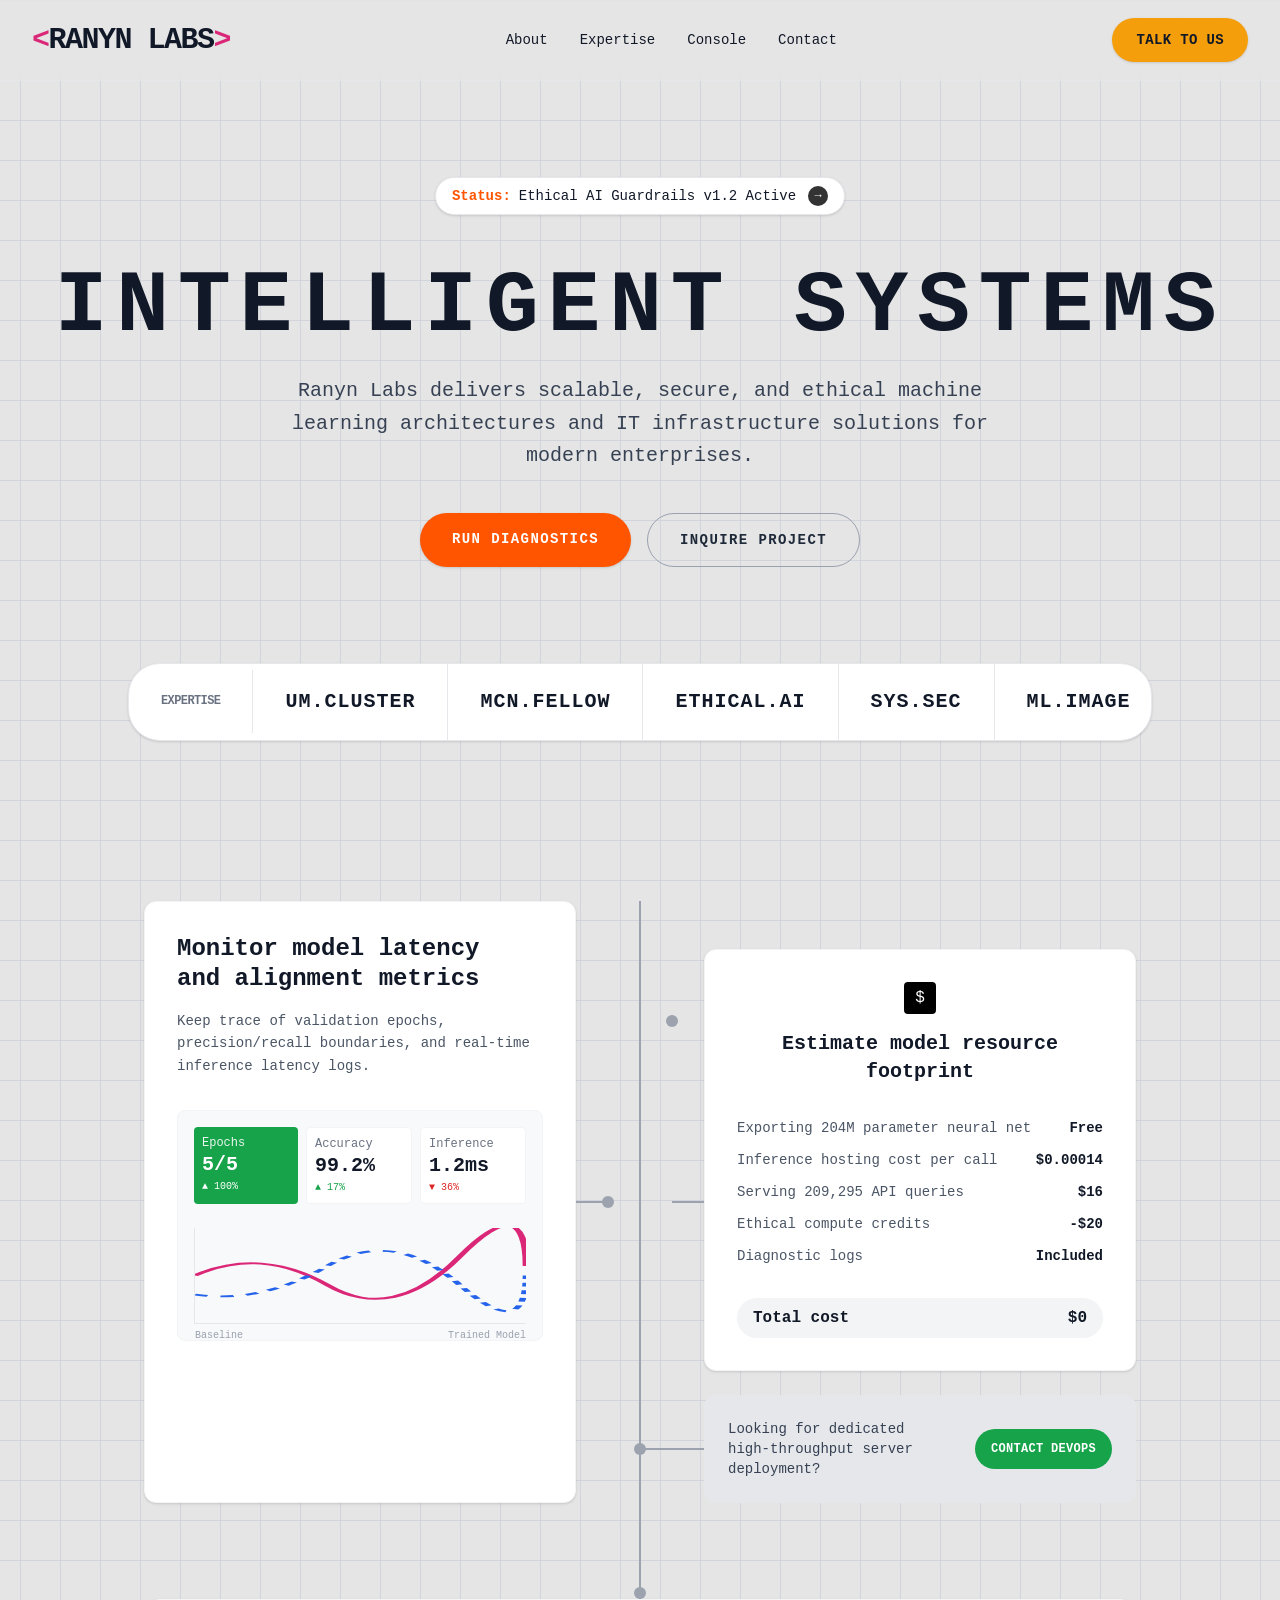
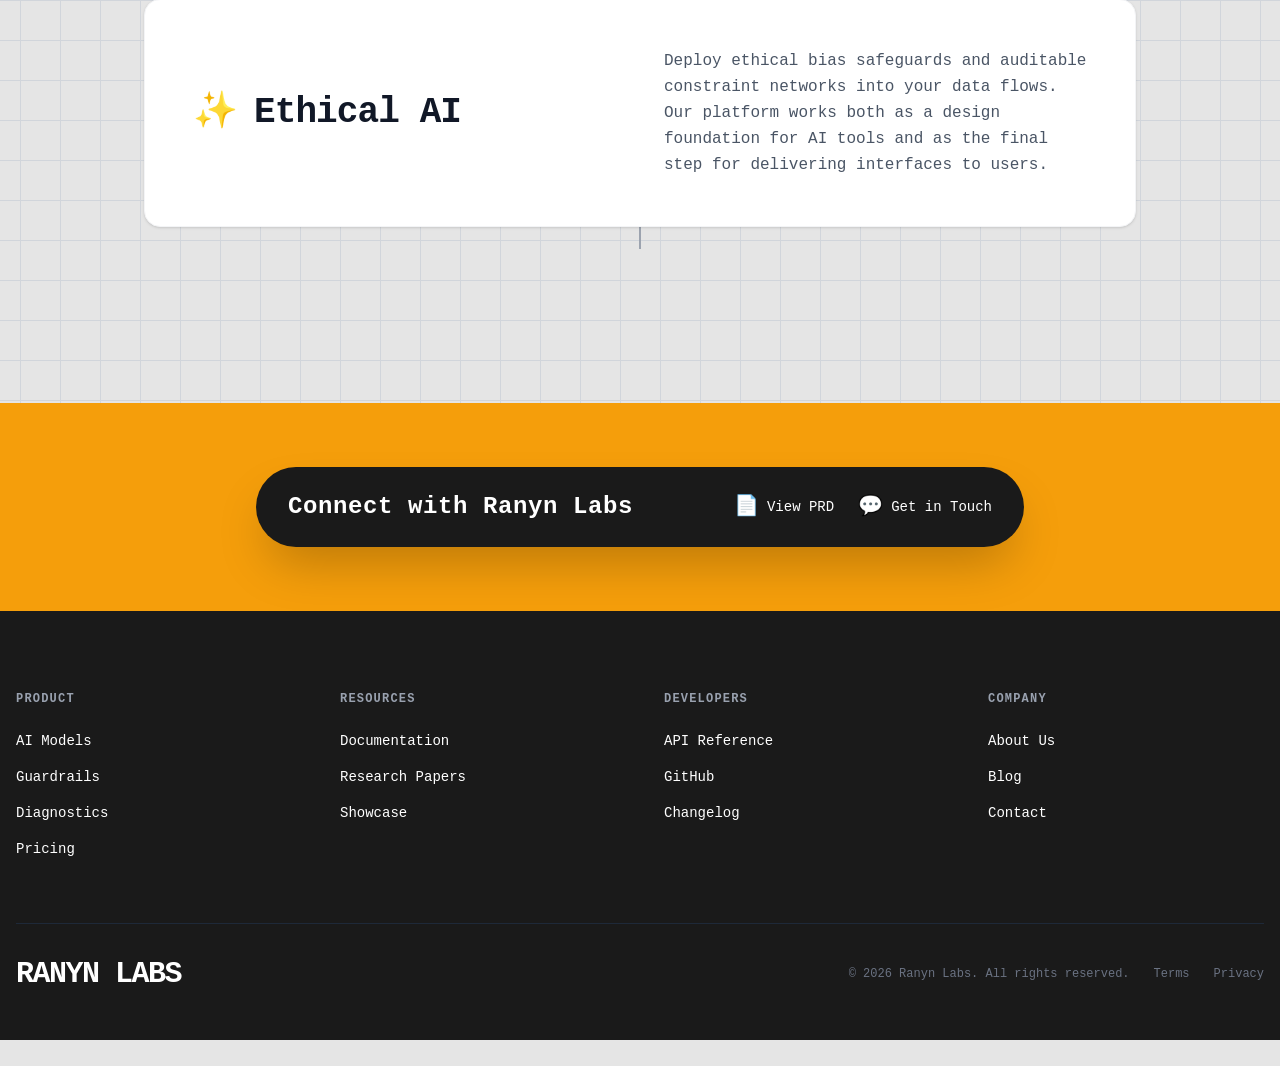
==== v1/index.html @ be0e2e85 "Build a first version of the website." ====
<!DOCTYPE html>
<html lang="en" class="mdl-js">
<head>
  <meta http-equiv="Content-Type" content="text/html; charset=UTF-8">
  <meta name="viewport" content="width=device-width, initial-scale=1">
  <link rel="stylesheet" href="./Expressive UI_files/b7c9dd0075b637fb.css" data-precedence="next">
  <title>Ranyn Labs | Intelligent Systems. Ethical Engineering.</title>
  <meta name="description" content="Intelligent Systems. Ethical Engineering. Global Impact.">
  <link rel="icon" href="https://expressive-three.vercel.app/favicon.ico?favicon.0b3bf435.ico" sizes="256x256" type="image/x-icon">
  <style id="hb-stylesheet"></style>
</head>
<body class="ibm_plex_mono_74b46a95-module__ErrHDW__variable font-mono antialiased bg-surface text-text">
  <main class="min-h-screen bg-grid relative overflow-hidden">
    <!-- Navigation -->
    <nav class="border-b border-gray-200 bg-[#e5e5e5]/80 backdrop-blur-md sticky top-0 z-50">
      <div class="max-w-7xl mx-auto px-4 sm:px-6 lg:px-8 h-20 flex items-center justify-between">
        <div class="flex items-center">
          <div class="text-3xl font-black tracking-tighter flex items-center">
            <span style="color:#db2777">&lt;</span>RANYN LABS<span style="color:#db2777">&gt;</span>
          </div>
        </div>
        <div class="hidden md:flex items-center gap-8 text-sm font-medium">
          <a href="#about" class="hover:text-gray-600 transition-colors">About</a>
          <a href="#expertise" class="hover:text-gray-600 transition-colors">Expertise</a>
          <a href="#console" class="hover:text-gray-600 transition-colors">Console</a>
          <a href="#contact" class="hover:text-gray-600 transition-colors">Contact</a>
        </div>
        <div class="flex items-center gap-6">
          <a href="#contact" class="bg-warning text-text text-sm font-bold tracking-wide uppercase px-6 py-3 rounded-full hover:brightness-105 transition-all shadow-sm">Talk to us</a>
        </div>
      </div>
    </nav>

    <!-- Hero Section -->
    <section class="relative pt-24 pb-16 px-4 flex flex-col items-center text-center z-10">
      <div class="bg-white rounded-full px-4 py-2 flex items-center gap-2 text-sm font-medium mb-12 shadow-sm border border-gray-200">
        <span class="text-[#ff5500] font-bold">Status:</span><span>Ethical AI Guardrails v1.2 Active</span>
        <div class="bg-[#333] text-white rounded-full w-5 h-5 flex items-center justify-center text-xs ml-1">→</div>
      </div>
      <h1 class="text-5xl md:text-7xl lg:text-[5.5rem] font-black tracking-widest mb-6 uppercase">INTELLIGENT SYSTEMS</h1>
      <p class="max-w-3xl text-gray-700 text-lg md:text-xl mb-10 leading-relaxed font-medium">
        Ranyn Labs delivers scalable, secure, and ethical machine learning architectures and IT infrastructure solutions for modern enterprises.
      </p>
      <div class="flex flex-col sm:flex-row gap-4 mb-24">
        <a href="#console" class="bg-[#ff5500] text-white font-bold tracking-widest uppercase px-8 py-4 rounded-full hover:brightness-110 transition-all text-sm w-full sm:w-auto shadow-sm text-center">Run Diagnostics</a>
        <a href="#contact" class="bg-transparent border border-gray-400 text-gray-800 font-bold tracking-widest uppercase px-8 py-4 rounded-full hover:bg-gray-200 transition-all text-sm w-full sm:w-auto text-center">Inquire Project</a>
      </div>
      <div class="bg-white rounded-[2rem] shadow-sm border border-gray-200 flex flex-wrap md:flex-nowrap items-center justify-between w-full max-w-5xl overflow-hidden divide-y md:divide-y-0 md:divide-x divide-gray-200">
        <div class="py-6 px-8 flex-1 text-center md:text-left"><div class="text-xs font-bold tracking-tighter text-gray-500 uppercase leading-tight">Expertise</div></div>
        <div class="py-6 px-8 flex-1 flex justify-center font-bold text-xl tracking-wider text-primary">UM.CLUSTER</div>
        <div class="py-6 px-8 flex-1 flex justify-center font-bold text-xl tracking-wider text-secondary">MCN.FELLOW</div>
        <div class="py-6 px-8 flex-1 flex justify-center font-bold text-xl tracking-wider">ETHICAL.AI</div>
        <div class="py-6 px-8 flex-1 flex justify-center font-bold text-xl tracking-wider">SYS.SEC</div>
        <div class="py-6 px-8 flex-1 flex justify-center font-bold text-xl tracking-wider">ML.IMAGE</div>
      </div>
    </section>

    <!-- Main Content Grid -->
    <div class="relative max-w-5xl mx-auto mt-24 px-4 pb-32">
      <div class="connector-line-vertical h-[90%] top-0"></div>
      <div class="relative z-10 grid grid-cols-1 md:grid-cols-2 gap-16 mb-24">
        
        <!-- Left Column: Metrics & Analytics -->
        <div id="console" class="relative flex justify-end pr-8">
          <div class="connector-line-horizontal w-8 right-0 top-1/2"></div>
          <div class="connector-dot bg-gray-400 right-[-6px] top-1/2 transform -translate-y-1/2"></div>
          <div class="bg-white rounded-xl p-8 shadow-sm w-full max-w-md border border-gray-100">
            <h2 class="text-2xl font-bold mb-4 leading-tight">Monitor model latency<br>and alignment metrics</h2>
            <p class="text-gray-600 text-sm mb-8 leading-relaxed">
              Keep trace of validation epochs, precision/recall boundaries, and real-time inference latency logs.
            </p>
            <div class="bg-[#f8f9fa] rounded-lg p-4 border border-gray-100">
              <div class="flex gap-2 mb-4">
                <div class="bg-success text-white p-2 rounded flex-1">
                  <div class="text-xs opacity-90">Epochs</div>
                  <div class="text-xl font-bold">5/5</div>
                  <div class="text-[10px]">▲ 100%</div>
                </div>
                <div class="bg-white p-2 rounded flex-1 border border-gray-100">
                  <div class="text-xs text-gray-500">Accuracy</div>
                  <div class="text-xl font-bold">99.2%</div>
                  <div class="text-[10px] text-success">▲ 17%</div>
                </div>
                <div class="bg-white p-2 rounded flex-1 border border-gray-100">
                  <div class="text-xs text-gray-500">Inference</div>
                  <div class="text-xl font-bold">1.2ms</div>
                  <div class="text-[10px] text-danger">▼ 36%</div>
                </div>
              </div>
              <!-- Chart Visual -->
              <div class="h-24 relative border-b border-l border-gray-200 mt-6">
                <svg class="w-full h-full" preserveAspectRatio="none" viewBox="0 0 100 100">
                  <path d="M0,50 Q20,20 40,60 T80,30 T100,40" fill="none" stroke="#db2777" stroke-width="2"></path>
                  <path d="M0,70 Q20,80 40,40 T80,60 T100,50" fill="none" stroke="#2563eb" stroke-width="2" stroke-dasharray="4 4"></path>
                </svg>
                <div class="absolute bottom-[-20px] left-0 w-full flex justify-between text-[10px] text-gray-400">
                  <span>Baseline</span><span>Trained Model</span>
                </div>
              </div>
            </div>
          </div>
        </div>

        <!-- Right Column: Estimate resource footprint -->
        <div id="about" class="relative flex justify-start pl-8 pt-12">
          <div class="connector-line-horizontal w-8 left-0 top-[20%]"></div>
          <div class="connector-dot bg-gray-400 left-[-6px] top-[20%] transform -translate-y-1/2"></div>
          <div class="flex flex-col gap-6 w-full max-w-md">
            <div class="bg-white rounded-xl p-8 shadow-sm border border-gray-100 text-center">
              <div class="w-8 h-8 bg-black text-white rounded flex items-center justify-center mx-auto mb-4">$</div>
              <h2 class="text-xl font-bold mb-8">Estimate model resource footprint</h2>
              <div class="space-y-3 text-sm text-left mb-8">
                <div class="flex justify-between">
                  <span class="text-gray-600">Exporting 204M parameter neural net</span>
                  <span class="font-bold">Free</span>
                </div>
                <div class="flex justify-between">
                  <span class="text-gray-600">Inference hosting cost per call</span>
                  <span class="font-bold">$0.00014</span>
                </div>
                <div class="flex justify-between">
                  <span class="text-gray-600">Serving 209,295 API queries</span>
                  <span class="font-bold">$16</span>
                </div>
                <div class="flex justify-between">
                  <span class="text-gray-600">Ethical compute credits</span>
                  <span class="font-bold">-$20</span>
                </div>
                <div class="flex justify-between">
                  <span class="text-gray-600">Diagnostic logs</span>
                  <span class="font-bold">Included</span>
                </div>
              </div>
              <div class="flex justify-between items-center bg-gray-100 rounded-full px-4 py-2 font-bold">
                <span>Total cost</span>
                <span>$0</span>
              </div>
            </div>
            
            <div class="bg-[#e5e7eb] rounded-xl p-6 flex items-center justify-between relative">
              <div class="connector-line-horizontal w-16 left-[-64px] top-1/2"></div>
              <div class="connector-dot bg-gray-400 left-[-64px] top-1/2 transform -translate-y-1/2 -translate-x-1/2"></div>
              <p class="text-sm text-gray-700 max-w-[200px]">Looking for dedicated high-throughput server deployment?</p>
              <a href="#contact" class="bg-success text-white text-xs font-bold tracking-wide uppercase px-4 py-3 rounded-full hover:brightness-105 transition-all text-center">Contact DevOps</a>
            </div>
          </div>
        </div>

      </div>

      <!-- AI workflows block -->
      <div id="expertise" class="relative z-10 flex justify-center">
        <div class="connector-dot bg-gray-400 left-1/2 top-[-12px] transform -translate-x-1/2"></div>
        <div class="bg-white rounded-2xl p-12 w-full shadow-sm border border-gray-100 flex flex-col md:flex-row items-center gap-12 hover:shadow-md transition-shadow duration-300">
          <div class="flex-1 flex items-center gap-4">
            <div class="text-4xl">✨</div>
            <h2 class="text-4xl font-black tracking-tight">Ethical AI</h2>
          </div>
          <div class="flex-1 text-gray-600 leading-relaxed">
            Deploy ethical bias safeguards and auditable constraint networks into your data flows. Our platform works both as a design foundation for AI tools and as the final step for delivering interfaces to users.
          </div>
        </div>
      </div>
    </div>

    <!-- Contact & Banner -->
    <div id="contact" class="bg-warning w-full py-16 px-4 relative z-20 flex justify-center mt-12">
      <div class="bg-[#1a1a1a] text-white rounded-full px-8 py-6 w-full max-w-3xl flex flex-col sm:flex-row items-center justify-between shadow-2xl transform hover:scale-[1.02] transition-transform duration-300 cursor-pointer">
        <div class="text-2xl font-bold tracking-wide mb-4 sm:mb-0">Connect with Ranyn Labs</div>
        <div class="flex gap-6 text-sm font-medium">
          <a href="#about" class="flex items-center gap-2 hover:text-warning transition-colors"><span class="text-xl">📄</span> View PRD</a>
          <a href="mailto:info@ranynlabs.com" class="flex items-center gap-2 hover:text-warning transition-colors"><span class="text-xl">💬</span> Get in Touch</a>
        </div>
      </div>
    </div>

    <!-- Footer -->
    <footer class="bg-[#1a1a1a] text-white pt-20 pb-12 px-4 relative z-20">
      <div class="max-w-7xl mx-auto grid grid-cols-2 md:grid-cols-4 gap-12 mb-16">
        <div class="flex flex-col gap-4">
          <h3 class="font-bold text-gray-400 uppercase tracking-widest text-xs mb-2">Product</h3>
          <a href="#" class="text-sm hover:text-warning transition-colors">AI Models</a>
          <a href="#" class="text-sm hover:text-warning transition-colors">Guardrails</a>
          <a href="#" class="text-sm hover:text-warning transition-colors">Diagnostics</a>
          <a href="#" class="text-sm hover:text-warning transition-colors">Pricing</a>
        </div>
        <div class="flex flex-col gap-4">
          <h3 class="font-bold text-gray-400 uppercase tracking-widest text-xs mb-2">Resources</h3>
          <a href="#" class="text-sm hover:text-warning transition-colors">Documentation</a>
          <a href="#" class="text-sm hover:text-warning transition-colors">Research Papers</a>
          <a href="#" class="text-sm hover:text-warning transition-colors">Showcase</a>
        </div>
        <div class="flex flex-col gap-4">
          <h3 class="font-bold text-gray-400 uppercase tracking-widest text-xs mb-2">Developers</h3>
          <a href="#" class="text-sm hover:text-warning transition-colors">API Reference</a>
          <a href="#" class="text-sm hover:text-warning transition-colors">GitHub</a>
          <a href="#" class="text-sm hover:text-warning transition-colors">Changelog</a>
        </div>
        <div class="flex flex-col gap-4">
          <h3 class="font-bold text-gray-400 uppercase tracking-widest text-xs mb-2">Company</h3>
          <a href="#" class="text-sm hover:text-warning transition-colors">About Us</a>
          <a href="#" class="text-sm hover:text-warning transition-colors">Blog</a>
          <a href="#" class="text-sm hover:text-warning transition-colors">Contact</a>
        </div>
      </div>
      <div class="max-w-7xl mx-auto border-t border-gray-800 pt-8 flex flex-col md:flex-row items-center justify-between gap-4">
        <div class="text-3xl font-black tracking-tighter text-white">RANYN LABS</div>
        <div class="text-xs text-gray-500 flex gap-6">
          <span>© 2026 Ranyn Labs. All rights reserved.</span>
          <a href="#" class="hover:text-white transition-colors">Terms</a>
          <a href="#" class="hover:text-white transition-colors">Privacy</a>
        </div>
      </div>
    </footer>
  </main>
</body>
</html>
---- v1/Expressive UI_files/b7c9dd0075b637fb.css ----
@font-face{font-family:IBM Plex Mono;font-style:normal;font-weight:100;font-display:swap;src:url(../media/fc87de4928cc628d-s.a5e82aed.woff2)format("woff2");unicode-range:U+460-52F,U+1C80-1C8A,U+20B4,U+2DE0-2DFF,U+A640-A69F,U+FE2E-FE2F}@font-face{font-family:IBM Plex Mono;font-style:normal;font-weight:100;font-display:swap;src:url(../media/1e07437a88b073c5-s.6a2fef36.woff2)format("woff2");unicode-range:U+301,U+400-45F,U+490-491,U+4B0-4B1,U+2116}@font-face{font-family:IBM Plex Mono;font-style:normal;font-weight:100;font-display:swap;src:url(../media/4b35968ce90991a1-s.44683502.woff2)format("woff2");unicode-range:U+102-103,U+110-111,U+128-129,U+168-169,U+1A0-1A1,U+1AF-1B0,U+300-301,U+303-304,U+308-309,U+323,U+329,U+1EA0-1EF9,U+20AB}@font-face{font-family:IBM Plex Mono;font-style:normal;font-weight:100;font-display:swap;src:url(../media/c8f1a0808e7fc841-s.0fe68833.woff2)format("woff2");unicode-range:U+100-2BA,U+2BD-2C5,U+2C7-2CC,U+2CE-2D7,U+2DD-2FF,U+304,U+308,U+329,U+1D00-1DBF,U+1E00-1E9F,U+1EF2-1EFF,U+2020,U+20A0-20AB,U+20AD-20C0,U+2113,U+2C60-2C7F,U+A720-A7FF}@font-face{font-family:IBM Plex Mono;font-style:normal;font-weight:100;font-display:swap;src:url(../media/5849aa7d99f8e15e-s.p.ea0ea436.woff2)format("woff2");unicode-range:U+??,U+131,U+152-153,U+2BB-2BC,U+2C6,U+2DA,U+2DC,U+304,U+308,U+329,U+2000-206F,U+20AC,U+2122,U+2191,U+2193,U+2212,U+2215,U+FEFF,U+FFFD}@font-face{font-family:IBM Plex Mono;font-style:normal;font-weight:200;font-display:swap;src:url(../media/deccea6fb422563a-s.2f8ad893.woff2)format("woff2");unicode-range:U+460-52F,U+1C80-1C8A,U+20B4,U+2DE0-2DFF,U+A640-A69F,U+FE2E-FE2F}@font-face{font-family:IBM Plex Mono;font-style:normal;font-weight:200;font-display:swap;src:url(../media/75d4c1b953556fa7-s.c357b2e0.woff2)format("woff2");unicode-range:U+301,U+400-45F,U+490-491,U+4B0-4B1,U+2116}@font-face{font-family:IBM Plex Mono;font-style:normal;font-weight:200;font-display:swap;src:url(../media/432bb1bd21ffa181-s.9f57a641.woff2)format("woff2");unicode-range:U+102-103,U+110-111,U+128-129,U+168-169,U+1A0-1A1,U+1AF-1B0,U+300-301,U+303-304,U+308-309,U+323,U+329,U+1EA0-1EF9,U+20AB}@font-face{font-family:IBM Plex Mono;font-style:normal;font-weight:200;font-display:swap;src:url(../media/5dd55997becc807a-s.cba5fba0.woff2)format("woff2");unicode-range:U+100-2BA,U+2BD-2C5,U+2C7-2CC,U+2CE-2D7,U+2DD-2FF,U+304,U+308,U+329,U+1D00-1DBF,U+1E00-1E9F,U+1EF2-1EFF,U+2020,U+20A0-20AB,U+20AD-20C0,U+2113,U+2C60-2C7F,U+A720-A7FF}@font-face{font-family:IBM Plex Mono;font-style:normal;font-weight:200;font-display:swap;src:url(../media/f0b856f7f1c4bda0-s.p.0a1731ba.woff2)format("woff2");unicode-range:U+??,U+131,U+152-153,U+2BB-2BC,U+2C6,U+2DA,U+2DC,U+304,U+308,U+329,U+2000-206F,U+20AC,U+2122,U+2191,U+2193,U+2212,U+2215,U+FEFF,U+FFFD}@font-face{font-family:IBM Plex Mono;font-style:normal;font-weight:300;font-display:swap;src:url(../media/43fa41482cbf5ee5-s.7a659e27.woff2)format("woff2");unicode-range:U+460-52F,U+1C80-1C8A,U+20B4,U+2DE0-2DFF,U+A640-A69F,U+FE2E-FE2F}@font-face{font-family:IBM Plex Mono;font-style:normal;font-weight:300;font-display:swap;src:url(../media/51430d34a2dfca2f-s.aee671cc.woff2)format("woff2");unicode-range:U+301,U+400-45F,U+490-491,U+4B0-4B1,U+2116}@font-face{font-family:IBM Plex Mono;font-style:normal;font-weight:300;font-display:swap;src:url(../media/3b8d31b6d618cd27-s.e6e3ddd0.woff2)format("woff2");unicode-range:U+102-103,U+110-111,U+128-129,U+168-169,U+1A0-1A1,U+1AF-1B0,U+300-301,U+303-304,U+308-309,U+323,U+329,U+1EA0-1EF9,U+20AB}@font-face{font-family:IBM Plex Mono;font-style:normal;font-weight:300;font-display:swap;src:url(../media/7a2e4ff4560f5ac3-s.ffa2c9dc.woff2)format("woff2");unicode-range:U+100-2BA,U+2BD-2C5,U+2C7-2CC,U+2CE-2D7,U+2DD-2FF,U+304,U+308,U+329,U+1D00-1DBF,U+1E00-1E9F,U+1EF2-1EFF,U+2020,U+20A0-20AB,U+20AD-20C0,U+2113,U+2C60-2C7F,U+A720-A7FF}@font-face{font-family:IBM Plex Mono;font-style:normal;font-weight:300;font-display:swap;src:url(../media/e9d5b069f63ab620-s.p.c6182c6b.woff2)format("woff2");unicode-range:U+??,U+131,U+152-153,U+2BB-2BC,U+2C6,U+2DA,U+2DC,U+304,U+308,U+329,U+2000-206F,U+20AC,U+2122,U+2191,U+2193,U+2212,U+2215,U+FEFF,U+FFFD}@font-face{font-family:IBM Plex Mono;font-style:normal;font-weight:400;font-display:swap;src:url(../media/e390973e931a41c5-s.a82ecf4e.woff2)format("woff2");unicode-range:U+460-52F,U+1C80-1C8A,U+20B4,U+2DE0-2DFF,U+A640-A69F,U+FE2E-FE2F}@font-face{font-family:IBM Plex Mono;font-style:normal;font-weight:400;font-display:swap;src:url(../media/59b15b4bcd7b1eb5-s.afa48be3.woff2)format("woff2");unicode-range:U+301,U+400-45F,U+490-491,U+4B0-4B1,U+2116}@font-face{font-family:IBM Plex Mono;font-style:normal;font-weight:400;font-display:swap;src:url(../media/e532fa1b9921e1cd-s.764b43eb.woff2)format("woff2");unicode-range:U+102-103,U+110-111,U+128-129,U+168-169,U+1A0-1A1,U+1AF-1B0,U+300-301,U+303-304,U+308-309,U+323,U+329,U+1EA0-1EF9,U+20AB}@font-face{font-family:IBM Plex Mono;font-style:normal;font-weight:400;font-display:swap;src:url(../media/2fe89d53234c61d4-s.cb53f04b.woff2)format("woff2");unicode-range:U+100-2BA,U+2BD-2C5,U+2C7-2CC,U+2CE-2D7,U+2DD-2FF,U+304,U+308,U+329,U+1D00-1DBF,U+1E00-1E9F,U+1EF2-1EFF,U+2020,U+20A0-20AB,U+20AD-20C0,U+2113,U+2C60-2C7F,U+A720-A7FF}@font-face{font-family:IBM Plex Mono;font-style:normal;font-weight:400;font-display:swap;src:url(../media/99e609270109b47d-s.p.64b9304e.woff2)format("woff2");unicode-range:U+??,U+131,U+152-153,U+2BB-2BC,U+2C6,U+2DA,U+2DC,U+304,U+308,U+329,U+2000-206F,U+20AC,U+2122,U+2191,U+2193,U+2212,U+2215,U+FEFF,U+FFFD}@font-face{font-family:IBM Plex Mono;font-style:normal;font-weight:500;font-display:swap;src:url(../media/5e05ae5b48faa55e-s.6b5ea6af.woff2)format("woff2");unicode-range:U+460-52F,U+1C80-1C8A,U+20B4,U+2DE0-2DFF,U+A640-A69F,U+FE2E-FE2F}@font-face{font-family:IBM Plex Mono;font-style:normal;font-weight:500;font-display:swap;src:url(../media/a7afbb44bec2bb18-s.1dcddae6.woff2)format("woff2");unicode-range:U+301,U+400-45F,U+490-491,U+4B0-4B1,U+2116}@font-face{font-family:IBM Plex Mono;font-style:normal;font-weight:500;font-display:swap;src:url(../media/02263ebadd758ea4-s.8da66e7f.woff2)format("woff2");unicode-range:U+102-103,U+110-111,U+128-129,U+168-169,U+1A0-1A1,U+1AF-1B0,U+300-301,U+303-304,U+308-309,U+323,U+329,U+1EA0-1EF9,U+20AB}@font-face{font-family:IBM Plex Mono;font-style:normal;font-weight:500;font-display:swap;src:url(../media/68757d6cddeff913-s.e6cd1753.woff2)format("woff2");unicode-range:U+100-2BA,U+2BD-2C5,U+2C7-2CC,U+2CE-2D7,U+2DD-2FF,U+304,U+308,U+329,U+1D00-1DBF,U+1E00-1E9F,U+1EF2-1EFF,U+2020,U+20A0-20AB,U+20AD-20C0,U+2113,U+2C60-2C7F,U+A720-A7FF}@font-face{font-family:IBM Plex Mono;font-style:normal;font-weight:500;font-display:swap;src:url(../media/effe91970fc4db64-s.p.19510058.woff2)format("woff2");unicode-range:U+??,U+131,U+152-153,U+2BB-2BC,U+2C6,U+2DA,U+2DC,U+304,U+308,U+329,U+2000-206F,U+20AC,U+2122,U+2191,U+2193,U+2212,U+2215,U+FEFF,U+FFFD}@font-face{font-family:IBM Plex Mono;font-style:normal;font-weight:600;font-display:swap;src:url(../media/6ff74e33ebd7bca3-s.140490a3.woff2)format("woff2");unicode-range:U+460-52F,U+1C80-1C8A,U+20B4,U+2DE0-2DFF,U+A640-A69F,U+FE2E-FE2F}@font-face{font-family:IBM Plex Mono;font-style:normal;font-weight:600;font-display:swap;src:url(../media/1a69062cfe6f77f8-s.b36ae37c.woff2)format("woff2");unicode-range:U+301,U+400-45F,U+490-491,U+4B0-4B1,U+2116}@font-face{font-family:IBM Plex Mono;font-style:normal;font-weight:600;font-display:swap;src:url(../media/9a4838fcda0d1bca-s.bf5f8a12.woff2)format("woff2");unicode-range:U+102-103,U+110-111,U+128-129,U+168-169,U+1A0-1A1,U+1AF-1B0,U+300-301,U+303-304,U+308-309,U+323,U+329,U+1EA0-1EF9,U+20AB}@font-face{font-family:IBM Plex Mono;font-style:normal;font-weight:600;font-display:swap;src:url(../media/2e95a7d252b9825a-s.10086973.woff2)format("woff2");unicode-range:U+100-2BA,U+2BD-2C5,U+2C7-2CC,U+2CE-2D7,U+2DD-2FF,U+304,U+308,U+329,U+1D00-1DBF,U+1E00-1E9F,U+1EF2-1EFF,U+2020,U+20A0-20AB,U+20AD-20C0,U+2113,U+2C60-2C7F,U+A720-A7FF}@font-face{font-family:IBM Plex Mono;font-style:normal;font-weight:600;font-display:swap;src:url(../media/23b7a97ae3b5c134-s.p.2902b61f.woff2)format("woff2");unicode-range:U+??,U+131,U+152-153,U+2BB-2BC,U+2C6,U+2DA,U+2DC,U+304,U+308,U+329,U+2000-206F,U+20AC,U+2122,U+2191,U+2193,U+2212,U+2215,U+FEFF,U+FFFD}@font-face{font-family:IBM Plex Mono;font-style:normal;font-weight:700;font-display:swap;src:url(../media/f53f4557ddd9f7a6-s.cc1c4de3.woff2)format("woff2");unicode-range:U+460-52F,U+1C80-1C8A,U+20B4,U+2DE0-2DFF,U+A640-A69F,U+FE2E-FE2F}@font-face{font-family:IBM Plex Mono;font-style:normal;font-weight:700;font-display:swap;src:url(../media/5256dd17dd2ccf14-s.dad649ff.woff2)format("woff2");unicode-range:U+301,U+400-45F,U+490-491,U+4B0-4B1,U+2116}@font-face{font-family:IBM Plex Mono;font-style:normal;font-weight:700;font-display:swap;src:url(../media/fe48c93add1d142c-s.5dae4d58.woff2)format("woff2");unicode-range:U+102-103,U+110-111,U+128-129,U+168-169,U+1A0-1A1,U+1AF-1B0,U+300-301,U+303-304,U+308-309,U+323,U+329,U+1EA0-1EF9,U+20AB}@font-face{font-family:IBM Plex Mono;font-style:normal;font-weight:700;font-display:swap;src:url(../media/5689d89b20a4bd5b-s.4a78f533.woff2)format("woff2");unicode-range:U+100-2BA,U+2BD-2C5,U+2C7-2CC,U+2CE-2D7,U+2DD-2FF,U+304,U+308,U+329,U+1D00-1DBF,U+1E00-1E9F,U+1EF2-1EFF,U+2020,U+20A0-20AB,U+20AD-20C0,U+2113,U+2C60-2C7F,U+A720-A7FF}@font-face{font-family:IBM Plex Mono;font-style:normal;font-weight:700;font-display:swap;src:url(../media/a7e15459c1805da0-s.p.ec654d65.woff2)format("woff2");unicode-range:U+??,U+131,U+152-153,U+2BB-2BC,U+2C6,U+2DA,U+2DC,U+304,U+308,U+329,U+2000-206F,U+20AC,U+2122,U+2191,U+2193,U+2212,U+2215,U+FEFF,U+FFFD}@font-face{font-family:IBM Plex Mono Fallback;src:local(Arial);ascent-override:76.16%;descent-override:20.43%;line-gap-override:0.0%;size-adjust:134.59%}.ibm_plex_mono_74b46a95-module__ErrHDW__className{font-family:IBM Plex Mono,IBM Plex Mono Fallback;font-style:normal}.ibm_plex_mono_74b46a95-module__ErrHDW__variable{--font-ibm-plex-mono:"IBM Plex Mono","IBM Plex Mono Fallback"}
@layer properties{@supports (((-webkit-hyphens:none)) and (not (margin-trim:inline))) or ((-moz-orient:inline) and (not (color:rgb(from red r g b)))){*,:before,:after,::backdrop{--tw-translate-x:0;--tw-translate-y:0;--tw-translate-z:0;--tw-rotate-x:initial;--tw-rotate-y:initial;--tw-rotate-z:initial;--tw-skew-x:initial;--tw-skew-y:initial;--tw-space-y-reverse:0;--tw-divide-y-reverse:0;--tw-border-style:solid;--tw-leading:initial;--tw-font-weight:initial;--tw-tracking:initial;--tw-shadow:0 0 #0000;--tw-shadow-color:initial;--tw-shadow-alpha:100%;--tw-inset-shadow:0 0 #0000;--tw-inset-shadow-color:initial;--tw-inset-shadow-alpha:100%;--tw-ring-color:initial;--tw-ring-shadow:0 0 #0000;--tw-inset-ring-color:initial;--tw-inset-ring-shadow:0 0 #0000;--tw-ring-inset:initial;--tw-ring-offset-width:0px;--tw-ring-offset-color:#fff;--tw-ring-offset-shadow:0 0 #0000;--tw-backdrop-blur:initial;--tw-backdrop-brightness:initial;--tw-backdrop-contrast:initial;--tw-backdrop-grayscale:initial;--tw-backdrop-hue-rotate:initial;--tw-backdrop-invert:initial;--tw-backdrop-opacity:initial;--tw-backdrop-saturate:initial;--tw-backdrop-sepia:initial;--tw-duration:initial;--tw-blur:initial;--tw-brightness:initial;--tw-contrast:initial;--tw-grayscale:initial;--tw-hue-rotate:initial;--tw-invert:initial;--tw-opacity:initial;--tw-saturate:initial;--tw-sepia:initial;--tw-drop-shadow:initial;--tw-drop-shadow-color:initial;--tw-drop-shadow-alpha:100%;--tw-drop-shadow-size:initial;--tw-divide-x-reverse:0}}}@layer theme{:root,:host{--font-sans:ui-sans-serif,system-ui,sans-serif,"Apple Color Emoji","Segoe UI Emoji","Segoe UI Symbol","Noto Color Emoji";--color-gray-100:#f3f4f6;--color-gray-200:#e5e7eb;--color-gray-400:#99a1af;--color-gray-500:#6a7282;--color-gray-600:#4a5565;--color-gray-700:#364153;--color-gray-800:#1e2939;--color-black:#000;--color-white:#fff;--spacing:.25rem;--container-md:28rem;--container-3xl:48rem;--container-5xl:64rem;--container-7xl:80rem;--text-xs:.75rem;--text-xs--line-height:calc(1/.75);--text-sm:.875rem;--text-sm--line-height:calc(1.25/.875);--text-lg:1.125rem;--text-lg--line-height:calc(1.75/1.125);--text-xl:1.25rem;--text-xl--line-height:calc(1.75/1.25);--text-2xl:1.5rem;--text-2xl--line-height:calc(2/1.5);--text-3xl:1.875rem;--text-3xl--line-height:calc(2.25/1.875);--text-4xl:2.25rem;--text-4xl--line-height:calc(2.5/2.25);--text-5xl:3rem;--text-5xl--line-height:1;--text-7xl:4.5rem;--text-7xl--line-height:1;--font-weight-medium:500;--font-weight-bold:700;--font-weight-black:900;--tracking-tighter:-.05em;--tracking-tight:-.025em;--tracking-wide:.025em;--tracking-wider:.05em;--tracking-widest:.1em;--leading-tight:1.25;--leading-relaxed:1.625;--radius-lg:.5rem;--radius-xl:.75rem;--radius-2xl:1rem;--blur-md:12px;--default-transition-duration:.15s;--default-transition-timing-function:cubic-bezier(.4,0,.2,1);--default-font-family:var(--font-sans);--default-mono-font-family:var(--font-ibm-plex-mono),ui-monospace,SFMono-Regular,Menlo,Monaco,Consolas,"Liberation Mono","Courier New",monospace}@supports (color:lab(0% 0 0)){:root,:host{--color-gray-100:lab(96.1596% -.0823438 -1.13575);--color-gray-200:lab(91.6229% -.159115 -2.26791);--color-gray-400:lab(65.9269% -.832707 -8.17473);--color-gray-500:lab(47.7841% -.393182 -10.0268);--color-gray-600:lab(35.6337% -1.58697 -10.8425);--color-gray-700:lab(27.1134% -.956401 -12.3224);--color-gray-800:lab(16.1051% -1.18239 -11.7533)}}}@layer base{*,:after,:before,::backdrop{box-sizing:border-box;border:0 solid;margin:0;padding:0}::file-selector-button{box-sizing:border-box;border:0 solid;margin:0;padding:0}html,:host{-webkit-text-size-adjust:100%;tab-size:4;line-height:1.5;font-family:var(--default-font-family,ui-sans-serif,system-ui,sans-serif,"Apple Color Emoji","Segoe UI Emoji","Segoe UI Symbol","Noto Color Emoji");font-feature-settings:var(--default-font-feature-settings,normal);font-variation-settings:var(--default-font-variation-settings,normal);-webkit-tap-highlight-color:transparent}hr{height:0;color:inherit;border-top-width:1px}abbr:where([title]){-webkit-text-decoration:underline dotted;text-decoration:underline dotted}h1,h2,h3,h4,h5,h6{font-size:inherit;font-weight:inherit}a{color:inherit;-webkit-text-decoration:inherit;-webkit-text-decoration:inherit;-webkit-text-decoration:inherit;-webkit-text-decoration:inherit;text-decoration:inherit}b,strong{font-weight:bolder}code,kbd,samp,pre{font-family:var(--default-mono-font-family,ui-monospace,SFMono-Regular,Menlo,Monaco,Consolas,"Liberation Mono","Courier New",monospace);font-feature-settings:var(--default-mono-font-feature-settings,normal);font-variation-settings:var(--default-mono-font-variation-settings,normal);font-size:1em}small{font-size:80%}sub,sup{vertical-align:baseline;font-size:75%;line-height:0;position:relative}sub{bottom:-.25em}sup{top:-.5em}table{text-indent:0;border-color:inherit;border-collapse:collapse}:-moz-focusring{outline:auto}progress{vertical-align:baseline}summary{display:list-item}ol,ul,menu{list-style:none}img,svg,video,canvas,audio,iframe,embed,object{vertical-align:middle;display:block}img,video{max-width:100%;height:auto}button,input,select,optgroup,textarea{font:inherit;font-feature-settings:inherit;font-variation-settings:inherit;letter-spacing:inherit;color:inherit;opacity:1;background-color:#0000;border-radius:0}::file-selector-button{font:inherit;font-feature-settings:inherit;font-variation-settings:inherit;letter-spacing:inherit;color:inherit;opacity:1;background-color:#0000;border-radius:0}:where(select:is([multiple],[size])) optgroup{font-weight:bolder}:where(select:is([multiple],[size])) optgroup option{padding-inline-start:20px}::file-selector-button{margin-inline-end:4px}::placeholder{opacity:1}@supports (not ((-webkit-appearance:-apple-pay-button))) or (contain-intrinsic-size:1px){::placeholder{color:currentColor}@supports (color:color-mix(in lab, red, red)){::placeholder{color:color-mix(in oklab,currentcolor 50%,transparent)}}}textarea{resize:vertical}::-webkit-search-decoration{-webkit-appearance:none}::-webkit-date-and-time-value{min-height:1lh;text-align:inherit}::-webkit-datetime-edit{display:inline-flex}::-webkit-datetime-edit-fields-wrapper{padding:0}::-webkit-datetime-edit{padding-block:0}::-webkit-datetime-edit-year-field{padding-block:0}::-webkit-datetime-edit-month-field{padding-block:0}::-webkit-datetime-edit-day-field{padding-block:0}::-webkit-datetime-edit-hour-field{padding-block:0}::-webkit-datetime-edit-minute-field{padding-block:0}::-webkit-datetime-edit-second-field{padding-block:0}::-webkit-datetime-edit-millisecond-field{padding-block:0}::-webkit-datetime-edit-meridiem-field{padding-block:0}::-webkit-calendar-picker-indicator{line-height:1}:-moz-ui-invalid{box-shadow:none}button,input:where([type=button],[type=reset],[type=submit]){appearance:button}::file-selector-button{appearance:button}::-webkit-inner-spin-button{height:auto}::-webkit-outer-spin-button{height:auto}[hidden]:where(:not([hidden=until-found])){display:none!important}}@layer components;@layer utilities{.visible{visibility:visible}.absolute{position:absolute}.relative{position:relative}.sticky{position:sticky}.start{inset-inline-start:var(--spacing)}.top-0{top:calc(var(--spacing)*0)}.top-1\/2{top:50%}.top-\[-12px\]{top:-12px}.top-\[20\%\]{top:20%}.right-0{right:calc(var(--spacing)*0)}.right-\[-6px\]{right:-6px}.bottom-\[-20px\]{bottom:-20px}.left-0{left:calc(var(--spacing)*0)}.left-1\/2{left:50%}.left-\[-6px\]{left:-6px}.left-\[-64px\]{left:-64px}.z-10{z-index:10}.z-20{z-index:20}.z-50{z-index:50}.mx-auto{margin-inline:auto}.mt-6{margin-top:calc(var(--spacing)*6)}.mt-12{margin-top:calc(var(--spacing)*12)}.mt-24{margin-top:calc(var(--spacing)*24)}.mb-2{margin-bottom:calc(var(--spacing)*2)}.mb-4{margin-bottom:calc(var(--spacing)*4)}.mb-6{margin-bottom:calc(var(--spacing)*6)}.mb-8{margin-bottom:calc(var(--spacing)*8)}.mb-10{margin-bottom:calc(var(--spacing)*10)}.mb-12{margin-bottom:calc(var(--spacing)*12)}.mb-16{margin-bottom:calc(var(--spacing)*16)}.mb-24{margin-bottom:calc(var(--spacing)*24)}.ml-1{margin-left:calc(var(--spacing)*1)}.flex{display:flex}.grid{display:grid}.hidden{display:none}.h-2{height:calc(var(--spacing)*2)}.h-5{height:calc(var(--spacing)*5)}.h-8{height:calc(var(--spacing)*8)}.h-20{height:calc(var(--spacing)*20)}.h-24{height:calc(var(--spacing)*24)}.h-\[90\%\]{height:90%}.h-full{height:100%}.min-h-screen{min-height:100vh}.w-2{width:calc(var(--spacing)*2)}.w-5{width:calc(var(--spacing)*5)}.w-8{width:calc(var(--spacing)*8)}.w-16{width:calc(var(--spacing)*16)}.w-full{width:100%}.max-w-3xl{max-width:var(--container-3xl)}.max-w-5xl{max-width:var(--container-5xl)}.max-w-7xl{max-width:var(--container-7xl)}.max-w-\[200px\]{max-width:200px}.max-w-md{max-width:var(--container-md)}.flex-1{flex:1}.-translate-x-1\/2{--tw-translate-x:calc(calc(1/2*100%)*-1);translate:var(--tw-translate-x)var(--tw-translate-y)}.-translate-y-1\/2{--tw-translate-y:calc(calc(1/2*100%)*-1);translate:var(--tw-translate-x)var(--tw-translate-y)}.transform{transform:var(--tw-rotate-x,)var(--tw-rotate-y,)var(--tw-rotate-z,)var(--tw-skew-x,)var(--tw-skew-y,)}.cursor-pointer{cursor:pointer}.grid-cols-1{grid-template-columns:repeat(1,minmax(0,1fr))}.grid-cols-2{grid-template-columns:repeat(2,minmax(0,1fr))}.flex-col{flex-direction:column}.flex-wrap{flex-wrap:wrap}.items-center{align-items:center}.justify-between{justify-content:space-between}.justify-center{justify-content:center}.justify-end{justify-content:flex-end}.justify-start{justify-content:flex-start}.gap-1{gap:calc(var(--spacing)*1)}.gap-2{gap:calc(var(--spacing)*2)}.gap-4{gap:calc(var(--spacing)*4)}.gap-6{gap:calc(var(--spacing)*6)}.gap-8{gap:calc(var(--spacing)*8)}.gap-12{gap:calc(var(--spacing)*12)}.gap-16{gap:calc(var(--spacing)*16)}:where(.space-y-3>:not(:last-child)){--tw-space-y-reverse:0;margin-block-start:calc(calc(var(--spacing)*3)*var(--tw-space-y-reverse));margin-block-end:calc(calc(var(--spacing)*3)*calc(1 - var(--tw-space-y-reverse)))}:where(.divide-y>:not(:last-child)){--tw-divide-y-reverse:0;border-bottom-style:var(--tw-border-style);border-top-style:var(--tw-border-style);border-top-width:calc(1px*var(--tw-divide-y-reverse));border-bottom-width:calc(1px*calc(1 - var(--tw-divide-y-reverse)))}:where(.divide-gray-200>:not(:last-child)){border-color:var(--color-gray-200)}.overflow-hidden{overflow:hidden}.rounded{border-radius:.25rem}.rounded-2xl{border-radius:var(--radius-2xl)}.rounded-\[2rem\]{border-radius:2rem}.rounded-full{border-radius:3.40282e38px}.rounded-lg{border-radius:var(--radius-lg)}.rounded-xl{border-radius:var(--radius-xl)}.border{border-style:var(--tw-border-style);border-width:1px}.border-t{border-top-style:var(--tw-border-style);border-top-width:1px}.border-b{border-bottom-style:var(--tw-border-style);border-bottom-width:1px}.border-l{border-left-style:var(--tw-border-style);border-left-width:1px}.border-gray-100{border-color:var(--color-gray-100)}.border-gray-200{border-color:var(--color-gray-200)}.border-gray-400{border-color:var(--color-gray-400)}.border-gray-800{border-color:var(--color-gray-800)}.bg-\[\#1a1a1a\]{background-color:#1a1a1a}.bg-\[\#333\]{background-color:#333}.bg-\[\#e5e5e5\]\/80{background-color:#e5e5e5cc;background-color:lab(90.9411% 0 0/.8)}.bg-\[\#e5e7eb\]{background-color:#e5e7eb}.bg-\[\#f8f9fa\]{background-color:#f8f9fa}.bg-\[\#ff5500\]{background-color:#f50}.bg-black{background-color:var(--color-black)}.bg-gray-100{background-color:var(--color-gray-100)}.bg-gray-400{background-color:var(--color-gray-400)}.bg-primary{background-color:var(--primary)}.bg-success{background-color:var(--success)}.bg-surface{background-color:var(--surface)}.bg-transparent{background-color:#0000}.bg-warning{background-color:var(--warning)}.bg-white{background-color:var(--color-white)}.p-2{padding:calc(var(--spacing)*2)}.p-4{padding:calc(var(--spacing)*4)}.p-6{padding:calc(var(--spacing)*6)}.p-8{padding:calc(var(--spacing)*8)}.p-12{padding:calc(var(--spacing)*12)}.px-4{padding-inline:calc(var(--spacing)*4)}.px-6{padding-inline:calc(var(--spacing)*6)}.px-8{padding-inline:calc(var(--spacing)*8)}.py-2{padding-block:calc(var(--spacing)*2)}.py-3{padding-block:calc(var(--spacing)*3)}.py-4{padding-block:calc(var(--spacing)*4)}.py-6{padding-block:calc(var(--spacing)*6)}.py-16{padding-block:calc(var(--spacing)*16)}.pt-8{padding-top:calc(var(--spacing)*8)}.pt-12{padding-top:calc(var(--spacing)*12)}.pt-20{padding-top:calc(var(--spacing)*20)}.pt-24{padding-top:calc(var(--spacing)*24)}.pr-8{padding-right:calc(var(--spacing)*8)}.pb-12{padding-bottom:calc(var(--spacing)*12)}.pb-16{padding-bottom:calc(var(--spacing)*16)}.pb-32{padding-bottom:calc(var(--spacing)*32)}.pl-8{padding-left:calc(var(--spacing)*8)}.text-center{text-align:center}.text-left{text-align:left}.font-mono{font-family:var(--font-ibm-plex-mono),ui-monospace,SFMono-Regular,Menlo,Monaco,Consolas,"Liberation Mono","Courier New",monospace}.text-2xl{font-size:var(--text-2xl);line-height:var(--tw-leading,var(--text-2xl--line-height))}.text-3xl{font-size:var(--text-3xl);line-height:var(--tw-leading,var(--text-3xl--line-height))}.text-4xl{font-size:var(--text-4xl);line-height:var(--tw-leading,var(--text-4xl--line-height))}.text-5xl{font-size:var(--text-5xl);line-height:var(--tw-leading,var(--text-5xl--line-height))}.text-lg{font-size:var(--text-lg);line-height:var(--tw-leading,var(--text-lg--line-height))}.text-sm{font-size:var(--text-sm);line-height:var(--tw-leading,var(--text-sm--line-height))}.text-xl{font-size:var(--text-xl);line-height:var(--tw-leading,var(--text-xl--line-height))}.text-xs{font-size:var(--text-xs);line-height:var(--tw-leading,var(--text-xs--line-height))}.text-\[10px\]{font-size:10px}.leading-relaxed{--tw-leading:var(--leading-relaxed);line-height:var(--leading-relaxed)}.leading-tight{--tw-leading:var(--leading-tight);line-height:var(--leading-tight)}.font-black{--tw-font-weight:var(--font-weight-black);font-weight:var(--font-weight-black)}.font-bold{--tw-font-weight:var(--font-weight-bold);font-weight:var(--font-weight-bold)}.font-medium{--tw-font-weight:var(--font-weight-medium);font-weight:var(--font-weight-medium)}.tracking-tight{--tw-tracking:var(--tracking-tight);letter-spacing:var(--tracking-tight)}.tracking-tighter{--tw-tracking:var(--tracking-tighter);letter-spacing:var(--tracking-tighter)}.tracking-wide{--tw-tracking:var(--tracking-wide);letter-spacing:var(--tracking-wide)}.tracking-wider{--tw-tracking:var(--tracking-wider);letter-spacing:var(--tracking-wider)}.tracking-widest{--tw-tracking:var(--tracking-widest);letter-spacing:var(--tracking-widest)}.text-\[\#ff5500\]{color:#f50}.text-danger{color:var(--danger)}.text-gray-400{color:var(--color-gray-400)}.text-gray-500{color:var(--color-gray-500)}.text-gray-600{color:var(--color-gray-600)}.text-gray-700{color:var(--color-gray-700)}.text-gray-800{color:var(--color-gray-800)}.text-success{color:var(--success)}.text-text{color:var(--text)}.text-white{color:var(--color-white)}.uppercase{text-transform:uppercase}.antialiased{-webkit-font-smoothing:antialiased;-moz-osx-font-smoothing:grayscale}.opacity-90{opacity:.9}.shadow-2xl{--tw-shadow:0 25px 50px -12px var(--tw-shadow-color,#00000040);box-shadow:var(--tw-inset-shadow),var(--tw-inset-ring-shadow),var(--tw-ring-offset-shadow),var(--tw-ring-shadow),var(--tw-shadow)}.shadow-sm{--tw-shadow:0 1px 3px 0 var(--tw-shadow-color,#0000001a),0 1px 2px -1px var(--tw-shadow-color,#0000001a);box-shadow:var(--tw-inset-shadow),var(--tw-inset-ring-shadow),var(--tw-ring-offset-shadow),var(--tw-ring-shadow),var(--tw-shadow)}.backdrop-blur-md{--tw-backdrop-blur:blur(var(--blur-md));-webkit-backdrop-filter:var(--tw-backdrop-blur,)var(--tw-backdrop-brightness,)var(--tw-backdrop-contrast,)var(--tw-backdrop-grayscale,)var(--tw-backdrop-hue-rotate,)var(--tw-backdrop-invert,)var(--tw-backdrop-opacity,)var(--tw-backdrop-saturate,)var(--tw-backdrop-sepia,);backdrop-filter:var(--tw-backdrop-blur,)var(--tw-backdrop-brightness,)var(--tw-backdrop-contrast,)var(--tw-backdrop-grayscale,)var(--tw-backdrop-hue-rotate,)var(--tw-backdrop-invert,)var(--tw-backdrop-opacity,)var(--tw-backdrop-saturate,)var(--tw-backdrop-sepia,)}.transition-all{transition-property:all;transition-timing-function:var(--tw-ease,var(--default-transition-timing-function));transition-duration:var(--tw-duration,var(--default-transition-duration))}.transition-colors{transition-property:color,background-color,border-color,outline-color,text-decoration-color,fill,stroke,--tw-gradient-from,--tw-gradient-via,--tw-gradient-to;transition-timing-function:var(--tw-ease,var(--default-transition-timing-function));transition-duration:var(--tw-duration,var(--default-transition-duration))}.transition-shadow{transition-property:box-shadow;transition-timing-function:var(--tw-ease,var(--default-transition-timing-function));transition-duration:var(--tw-duration,var(--default-transition-duration))}.transition-transform{transition-property:transform,translate,scale,rotate;transition-timing-function:var(--tw-ease,var(--default-transition-timing-function));transition-duration:var(--tw-duration,var(--default-transition-duration))}.duration-300{--tw-duration:.3s;transition-duration:.3s}@media (hover:hover){.hover\:scale-\[1\.02\]:hover{scale:1.02}.hover\:bg-gray-200:hover{background-color:var(--color-gray-200)}.hover\:text-gray-600:hover{color:var(--color-gray-600)}.hover\:text-warning:hover{color:var(--warning)}.hover\:text-white:hover{color:var(--color-white)}.hover\:shadow-md:hover{--tw-shadow:0 4px 6px -1px var(--tw-shadow-color,#0000001a),0 2px 4px -2px var(--tw-shadow-color,#0000001a);box-shadow:var(--tw-inset-shadow),var(--tw-inset-ring-shadow),var(--tw-ring-offset-shadow),var(--tw-ring-shadow),var(--tw-shadow)}.hover\:brightness-105:hover{--tw-brightness:brightness(105%);filter:var(--tw-blur,)var(--tw-brightness,)var(--tw-contrast,)var(--tw-grayscale,)var(--tw-hue-rotate,)var(--tw-invert,)var(--tw-saturate,)var(--tw-sepia,)var(--tw-drop-shadow,)}.hover\:brightness-110:hover{--tw-brightness:brightness(110%);filter:var(--tw-blur,)var(--tw-brightness,)var(--tw-contrast,)var(--tw-grayscale,)var(--tw-hue-rotate,)var(--tw-invert,)var(--tw-saturate,)var(--tw-sepia,)var(--tw-drop-shadow,)}}@media (min-width:40rem){.sm\:mb-0{margin-bottom:calc(var(--spacing)*0)}.sm\:w-auto{width:auto}.sm\:flex-row{flex-direction:row}.sm\:px-6{padding-inline:calc(var(--spacing)*6)}}@media (min-width:48rem){.md\:flex{display:flex}.md\:grid-cols-2{grid-template-columns:repeat(2,minmax(0,1fr))}.md\:grid-cols-4{grid-template-columns:repeat(4,minmax(0,1fr))}.md\:flex-row{flex-direction:row}.md\:flex-nowrap{flex-wrap:nowrap}:where(.md\:divide-x>:not(:last-child)){--tw-divide-x-reverse:0;border-inline-style:var(--tw-border-style);border-inline-start-width:calc(1px*var(--tw-divide-x-reverse));border-inline-end-width:calc(1px*calc(1 - var(--tw-divide-x-reverse)))}:where(.md\:divide-y-0>:not(:last-child)){--tw-divide-y-reverse:0;border-bottom-style:var(--tw-border-style);border-top-style:var(--tw-border-style);border-top-width:calc(0px*var(--tw-divide-y-reverse));border-bottom-width:calc(0px*calc(1 - var(--tw-divide-y-reverse)))}.md\:text-left{text-align:left}.md\:text-7xl{font-size:var(--text-7xl);line-height:var(--tw-leading,var(--text-7xl--line-height))}.md\:text-xl{font-size:var(--text-xl);line-height:var(--tw-leading,var(--text-xl--line-height))}}@media (min-width:64rem){.lg\:px-8{padding-inline:calc(var(--spacing)*8)}.lg\:text-\[5\.5rem\]{font-size:5.5rem}}.bg-grid{background-size:40px 40px;background-image:linear-gradient(to right,var(--grid-color)1px,transparent 1px),linear-gradient(to bottom,var(--grid-color)1px,transparent 1px);background-position:top}.connector-line-vertical{z-index:0;background-color:#9ca3af;width:2px;position:absolute;left:50%;transform:translate(-50%)}.connector-line-horizontal{z-index:0;background-color:#9ca3af;height:2px;position:absolute;top:50%;transform:translateY(-50%)}.connector-dot{z-index:10;background-color:#9ca3af;border-radius:50%;width:12px;height:12px;position:absolute}}:root{--primary:#db2777;--secondary:#2563eb;--success:#16a34a;--warning:#f59e0b;--danger:#dc2626;--surface:#fff;--surface-alt:#e5e5e5;--text:#111827;--text-muted:#6b7280;--grid-color:#d1d5db}body{background:var(--surface-alt);color:var(--text);font-family:var(--font-ibm-plex-mono),monospace}@property --tw-translate-x{syntax:"*";inherits:false;initial-value:0}@property --tw-translate-y{syntax:"*";inherits:false;initial-value:0}@property --tw-translate-z{syntax:"*";inherits:false;initial-value:0}@property --tw-rotate-x{syntax:"*";inherits:false}@property --tw-rotate-y{syntax:"*";inherits:false}@property --tw-rotate-z{syntax:"*";inherits:false}@property --tw-skew-x{syntax:"*";inherits:false}@property --tw-skew-y{syntax:"*";inherits:false}@property --tw-space-y-reverse{syntax:"*";inherits:false;initial-value:0}@property --tw-divide-y-reverse{syntax:"*";inherits:false;initial-value:0}@property --tw-border-style{syntax:"*";inherits:false;initial-value:solid}@property --tw-leading{syntax:"*";inherits:false}@property --tw-font-weight{syntax:"*";inherits:false}@property --tw-tracking{syntax:"*";inherits:false}@property --tw-shadow{syntax:"*";inherits:false;initial-value:0 0 #0000}@property --tw-shadow-color{syntax:"*";inherits:false}@property --tw-shadow-alpha{syntax:"<percentage>";inherits:false;initial-value:100%}@property --tw-inset-shadow{syntax:"*";inherits:false;initial-value:0 0 #0000}@property --tw-inset-shadow-color{syntax:"*";inherits:false}@property --tw-inset-shadow-alpha{syntax:"<percentage>";inherits:false;initial-value:100%}@property --tw-ring-color{syntax:"*";inherits:false}@property --tw-ring-shadow{syntax:"*";inherits:false;initial-value:0 0 #0000}@property --tw-inset-ring-color{syntax:"*";inherits:false}@property --tw-inset-ring-shadow{syntax:"*";inherits:false;initial-value:0 0 #0000}@property --tw-ring-inset{syntax:"*";inherits:false}@property --tw-ring-offset-width{syntax:"<length>";inherits:false;initial-value:0}@property --tw-ring-offset-color{syntax:"*";inherits:false;initial-value:#fff}@property --tw-ring-offset-shadow{syntax:"*";inherits:false;initial-value:0 0 #0000}@property --tw-backdrop-blur{syntax:"*";inherits:false}@property --tw-backdrop-brightness{syntax:"*";inherits:false}@property --tw-backdrop-contrast{syntax:"*";inherits:false}@property --tw-backdrop-grayscale{syntax:"*";inherits:false}@property --tw-backdrop-hue-rotate{syntax:"*";inherits:false}@property --tw-backdrop-invert{syntax:"*";inherits:false}@property --tw-backdrop-opacity{syntax:"*";inherits:false}@property --tw-backdrop-saturate{syntax:"*";inherits:false}@property --tw-backdrop-sepia{syntax:"*";inherits:false}@property --tw-duration{syntax:"*";inherits:false}@property --tw-blur{syntax:"*";inherits:false}@property --tw-brightness{syntax:"*";inherits:false}@property --tw-contrast{syntax:"*";inherits:false}@property --tw-grayscale{syntax:"*";inherits:false}@property --tw-hue-rotate{syntax:"*";inherits:false}@property --tw-invert{syntax:"*";inherits:false}@property --tw-opacity{syntax:"*";inherits:false}@property --tw-saturate{syntax:"*";inherits:false}@property --tw-sepia{syntax:"*";inherits:false}@property --tw-drop-shadow{syntax:"*";inherits:false}@property --tw-drop-shadow-color{syntax:"*";inherits:false}@property --tw-drop-shadow-alpha{syntax:"<percentage>";inherits:false;initial-value:100%}@property --tw-drop-shadow-size{syntax:"*";inherits:false}@property --tw-divide-x-reverse{syntax:"*";inherits:false;initial-value:0}
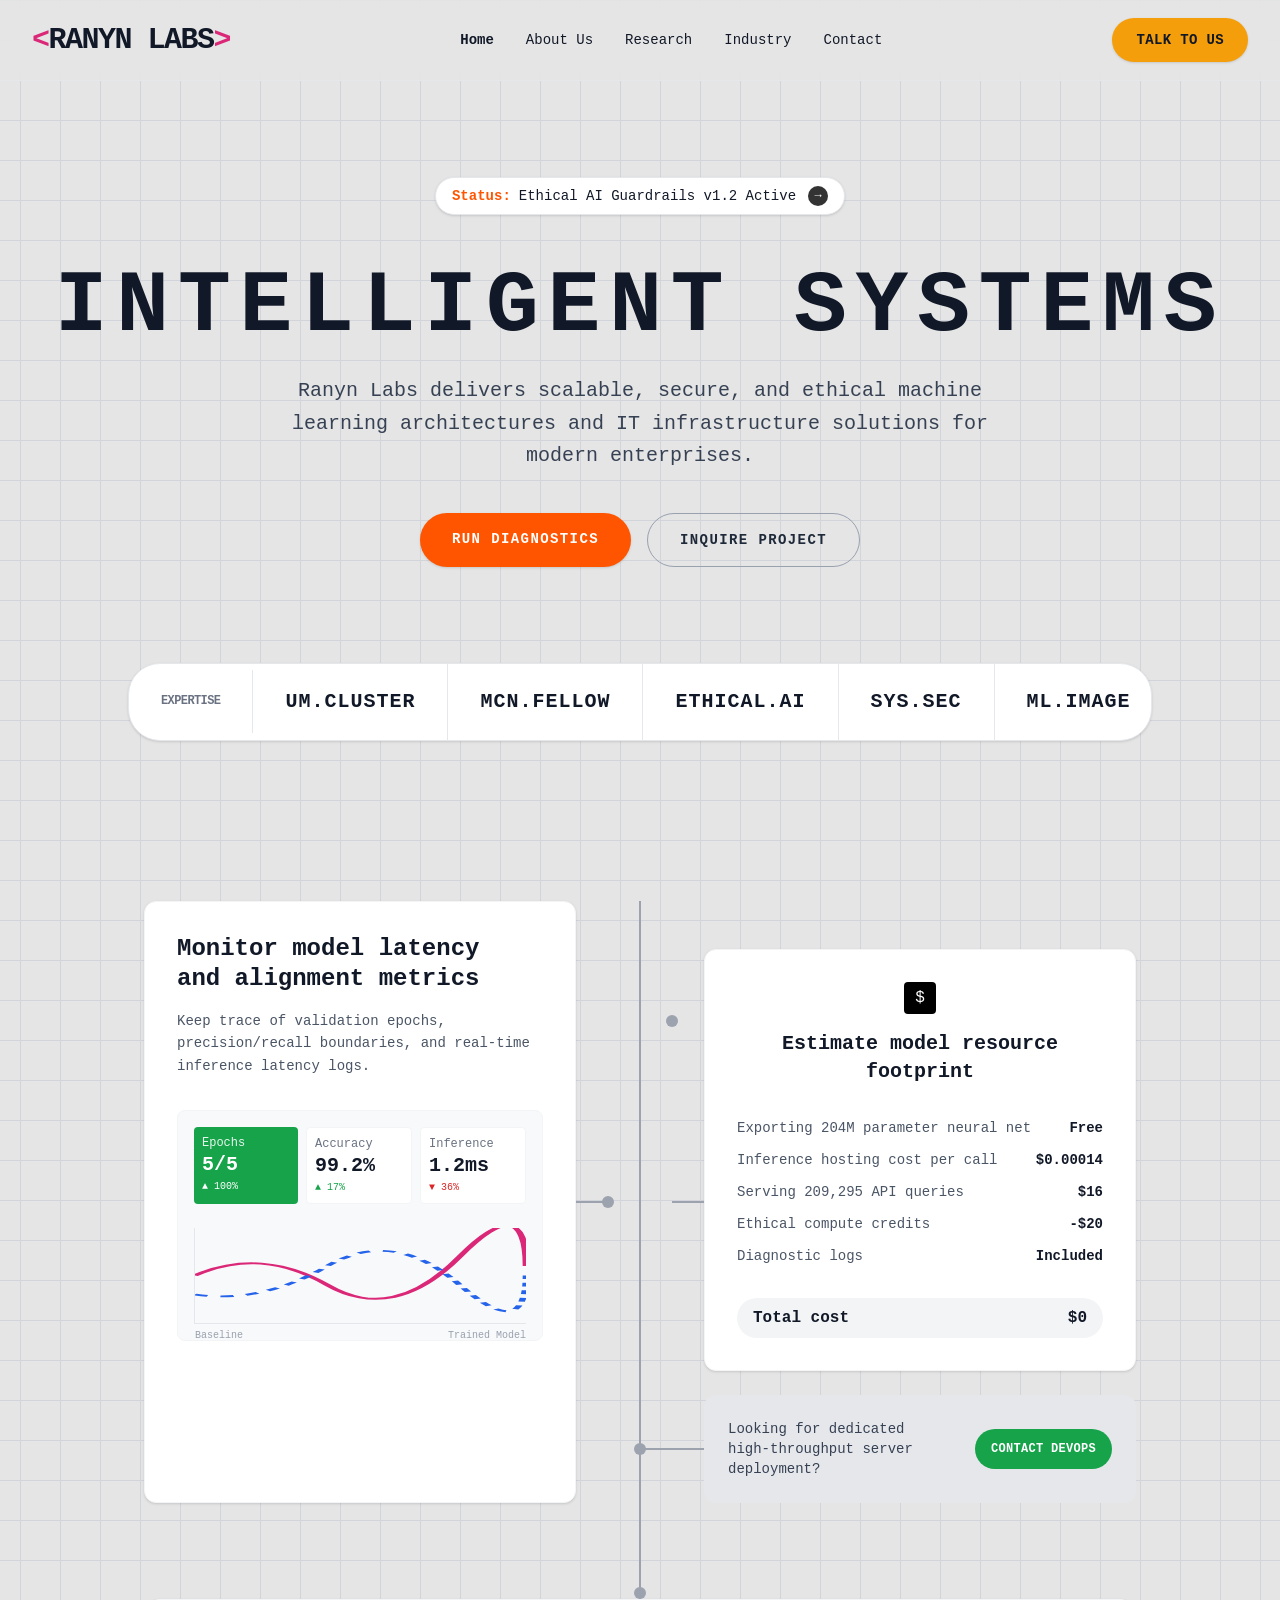
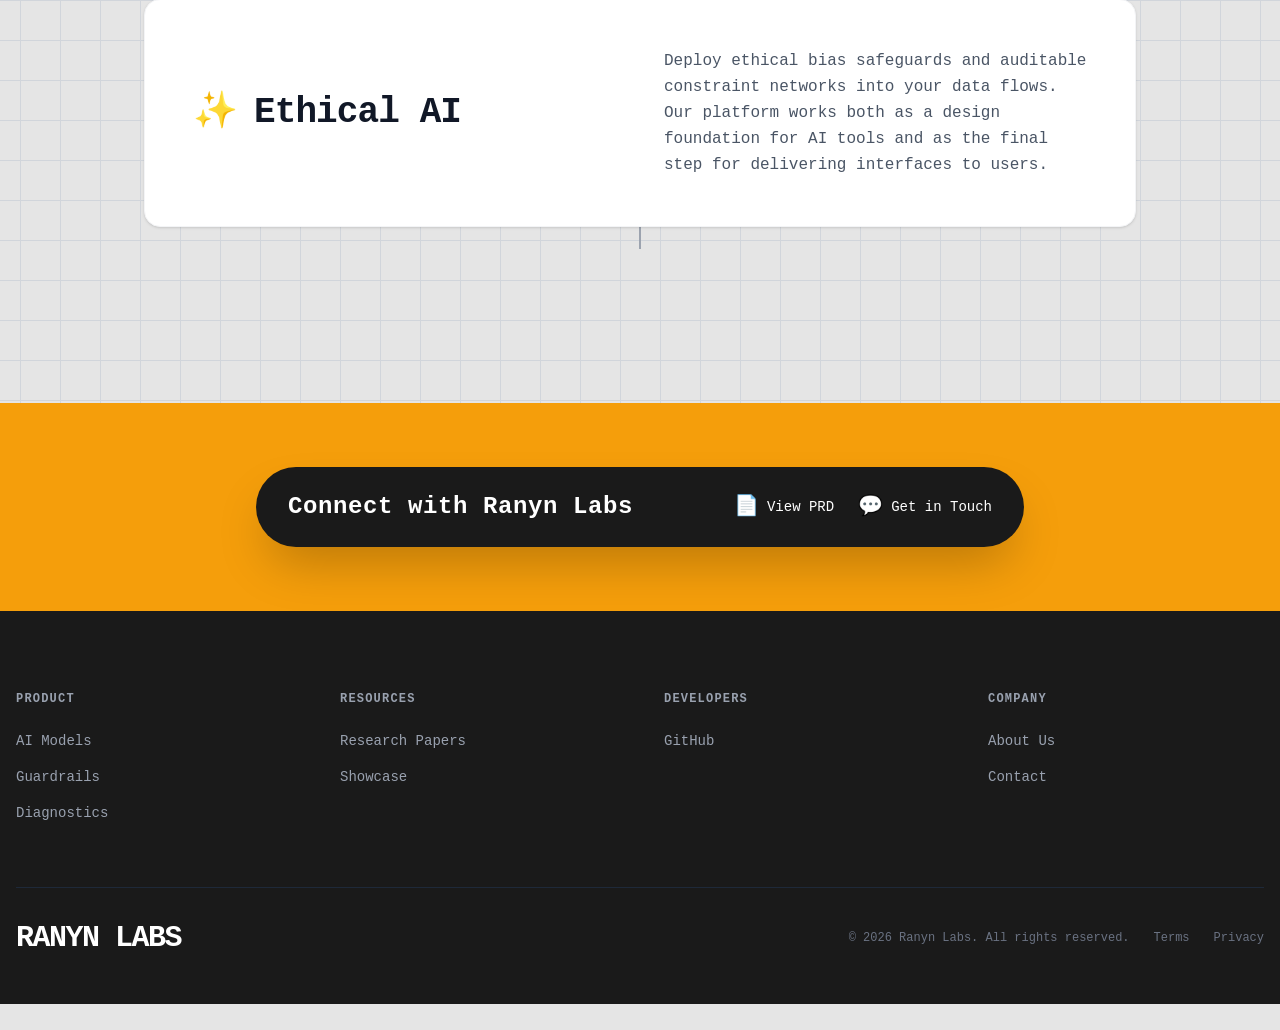
==== commit 62962334: "chore(web): update navigation and footer links on index.html to multipage structure" ====
--- a/v1/index.html
+++ b/v1/index.html
@@ -15,18 +15,19 @@
     <nav class="border-b border-gray-200 bg-[#e5e5e5]/80 backdrop-blur-md sticky top-0 z-50">
       <div class="max-w-7xl mx-auto px-4 sm:px-6 lg:px-8 h-20 flex items-center justify-between">
         <div class="flex items-center">
-          <div class="text-3xl font-black tracking-tighter flex items-center">
+          <a href="index.html" class="text-3xl font-black tracking-tighter flex items-center no-underline text-text">
             <span style="color:#db2777">&lt;</span>RANYN LABS<span style="color:#db2777">&gt;</span>
-          </div>
+          </a>
         </div>
         <div class="hidden md:flex items-center gap-8 text-sm font-medium">
-          <a href="#about" class="hover:text-gray-600 transition-colors">About</a>
-          <a href="#expertise" class="hover:text-gray-600 transition-colors">Expertise</a>
-          <a href="#console" class="hover:text-gray-600 transition-colors">Console</a>
-          <a href="#contact" class="hover:text-gray-600 transition-colors">Contact</a>
+          <a href="index.html" class="hover:text-gray-600 transition-colors text-primary font-bold">Home</a>
+          <a href="about.html" class="hover:text-gray-600 transition-colors">About Us</a>
+          <a href="research.html" class="hover:text-gray-600 transition-colors">Research</a>
+          <a href="industry.html" class="hover:text-gray-600 transition-colors">Industry</a>
+          <a href="contact.html" class="hover:text-gray-600 transition-colors">Contact</a>
         </div>
         <div class="flex items-center gap-6">
-          <a href="#contact" class="bg-warning text-text text-sm font-bold tracking-wide uppercase px-6 py-3 rounded-full hover:brightness-105 transition-all shadow-sm">Talk to us</a>
+          <a href="contact.html" class="bg-warning text-text text-sm font-bold tracking-wide uppercase px-6 py-3 rounded-full hover:brightness-105 transition-all shadow-sm no-underline">Talk to us</a>
         </div>
       </div>
     </nav>
@@ -42,8 +43,8 @@
         Ranyn Labs delivers scalable, secure, and ethical machine learning architectures and IT infrastructure solutions for modern enterprises.
       </p>
       <div class="flex flex-col sm:flex-row gap-4 mb-24">
-        <a href="#console" class="bg-[#ff5500] text-white font-bold tracking-widest uppercase px-8 py-4 rounded-full hover:brightness-110 transition-all text-sm w-full sm:w-auto shadow-sm text-center">Run Diagnostics</a>
-        <a href="#contact" class="bg-transparent border border-gray-400 text-gray-800 font-bold tracking-widest uppercase px-8 py-4 rounded-full hover:bg-gray-200 transition-all text-sm w-full sm:w-auto text-center">Inquire Project</a>
+        <a href="index.html#console" class="bg-[#ff5500] text-white font-bold tracking-widest uppercase px-8 py-4 rounded-full hover:brightness-110 transition-all text-sm w-full sm:w-auto shadow-sm text-center no-underline">Run Diagnostics</a>
+        <a href="contact.html" class="bg-transparent border border-gray-400 text-gray-800 font-bold tracking-widest uppercase px-8 py-4 rounded-full hover:bg-gray-200 transition-all text-sm w-full sm:w-auto text-center no-underline">Inquire Project</a>
       </div>
       <div class="bg-white rounded-[2rem] shadow-sm border border-gray-200 flex flex-wrap md:flex-nowrap items-center justify-between w-full max-w-5xl overflow-hidden divide-y md:divide-y-0 md:divide-x divide-gray-200">
         <div class="py-6 px-8 flex-1 text-center md:text-left"><div class="text-xs font-bold tracking-tighter text-gray-500 uppercase leading-tight">Expertise</div></div>
@@ -141,7 +142,7 @@
               <div class="connector-line-horizontal w-16 left-[-64px] top-1/2"></div>
               <div class="connector-dot bg-gray-400 left-[-64px] top-1/2 transform -translate-y-1/2 -translate-x-1/2"></div>
               <p class="text-sm text-gray-700 max-w-[200px]">Looking for dedicated high-throughput server deployment?</p>
-              <a href="#contact" class="bg-success text-white text-xs font-bold tracking-wide uppercase px-4 py-3 rounded-full hover:brightness-105 transition-all text-center">Contact DevOps</a>
+              <a href="contact.html" class="bg-success text-white text-xs font-bold tracking-wide uppercase px-4 py-3 rounded-full hover:brightness-105 transition-all text-center no-underline">Contact DevOps</a>
             </div>
           </div>
         </div>
@@ -164,12 +165,12 @@
     </div>
 
     <!-- Contact & Banner -->
-    <div id="contact" class="bg-warning w-full py-16 px-4 relative z-20 flex justify-center mt-12">
+    <div class="bg-warning w-full py-16 px-4 relative z-20 flex justify-center mt-12">
       <div class="bg-[#1a1a1a] text-white rounded-full px-8 py-6 w-full max-w-3xl flex flex-col sm:flex-row items-center justify-between shadow-2xl transform hover:scale-[1.02] transition-transform duration-300 cursor-pointer">
         <div class="text-2xl font-bold tracking-wide mb-4 sm:mb-0">Connect with Ranyn Labs</div>
         <div class="flex gap-6 text-sm font-medium">
-          <a href="#about" class="flex items-center gap-2 hover:text-warning transition-colors"><span class="text-xl">📄</span> View PRD</a>
-          <a href="mailto:info@ranynlabs.com" class="flex items-center gap-2 hover:text-warning transition-colors"><span class="text-xl">💬</span> Get in Touch</a>
+          <a href="about.html" class="flex items-center gap-2 hover:text-warning transition-colors no-underline text-white"><span class="text-xl">📄</span> View PRD</a>
+          <a href="contact.html" class="flex items-center gap-2 hover:text-warning transition-colors no-underline text-white"><span class="text-xl">💬</span> Get in Touch</a>
         </div>
       </div>
     </div>
@@ -179,28 +180,23 @@
       <div class="max-w-7xl mx-auto grid grid-cols-2 md:grid-cols-4 gap-12 mb-16">
         <div class="flex flex-col gap-4">
           <h3 class="font-bold text-gray-400 uppercase tracking-widest text-xs mb-2">Product</h3>
-          <a href="#" class="text-sm hover:text-warning transition-colors">AI Models</a>
-          <a href="#" class="text-sm hover:text-warning transition-colors">Guardrails</a>
-          <a href="#" class="text-sm hover:text-warning transition-colors">Diagnostics</a>
-          <a href="#" class="text-sm hover:text-warning transition-colors">Pricing</a>
+          <a href="industry.html" class="text-sm hover:text-warning transition-colors no-underline text-gray-400">AI Models</a>
+          <a href="research.html" class="text-sm hover:text-warning transition-colors no-underline text-gray-400">Guardrails</a>
+          <a href="index.html#console" class="text-sm hover:text-warning transition-colors no-underline text-gray-400">Diagnostics</a>
         </div>
         <div class="flex flex-col gap-4">
           <h3 class="font-bold text-gray-400 uppercase tracking-widest text-xs mb-2">Resources</h3>
-          <a href="#" class="text-sm hover:text-warning transition-colors">Documentation</a>
-          <a href="#" class="text-sm hover:text-warning transition-colors">Research Papers</a>
-          <a href="#" class="text-sm hover:text-warning transition-colors">Showcase</a>
+          <a href="research.html" class="text-sm hover:text-warning transition-colors no-underline text-gray-400">Research Papers</a>
+          <a href="about.html" class="text-sm hover:text-warning transition-colors no-underline text-gray-400">Showcase</a>
         </div>
         <div class="flex flex-col gap-4">
           <h3 class="font-bold text-gray-400 uppercase tracking-widest text-xs mb-2">Developers</h3>
-          <a href="#" class="text-sm hover:text-warning transition-colors">API Reference</a>
-          <a href="#" class="text-sm hover:text-warning transition-colors">GitHub</a>
-          <a href="#" class="text-sm hover:text-warning transition-colors">Changelog</a>
+          <a href="https://github.com/amirbaniowda" target="_blank" class="text-sm hover:text-warning transition-colors no-underline text-gray-400">GitHub</a>
         </div>
         <div class="flex flex-col gap-4">
           <h3 class="font-bold text-gray-400 uppercase tracking-widest text-xs mb-2">Company</h3>
-          <a href="#" class="text-sm hover:text-warning transition-colors">About Us</a>
-          <a href="#" class="text-sm hover:text-warning transition-colors">Blog</a>
-          <a href="#" class="text-sm hover:text-warning transition-colors">Contact</a>
+          <a href="about.html" class="text-sm hover:text-warning transition-colors no-underline text-gray-400">About Us</a>
+          <a href="contact.html" class="text-sm hover:text-warning transition-colors no-underline text-gray-400">Contact</a>
         </div>
       </div>
       <div class="max-w-7xl mx-auto border-t border-gray-800 pt-8 flex flex-col md:flex-row items-center justify-between gap-4">
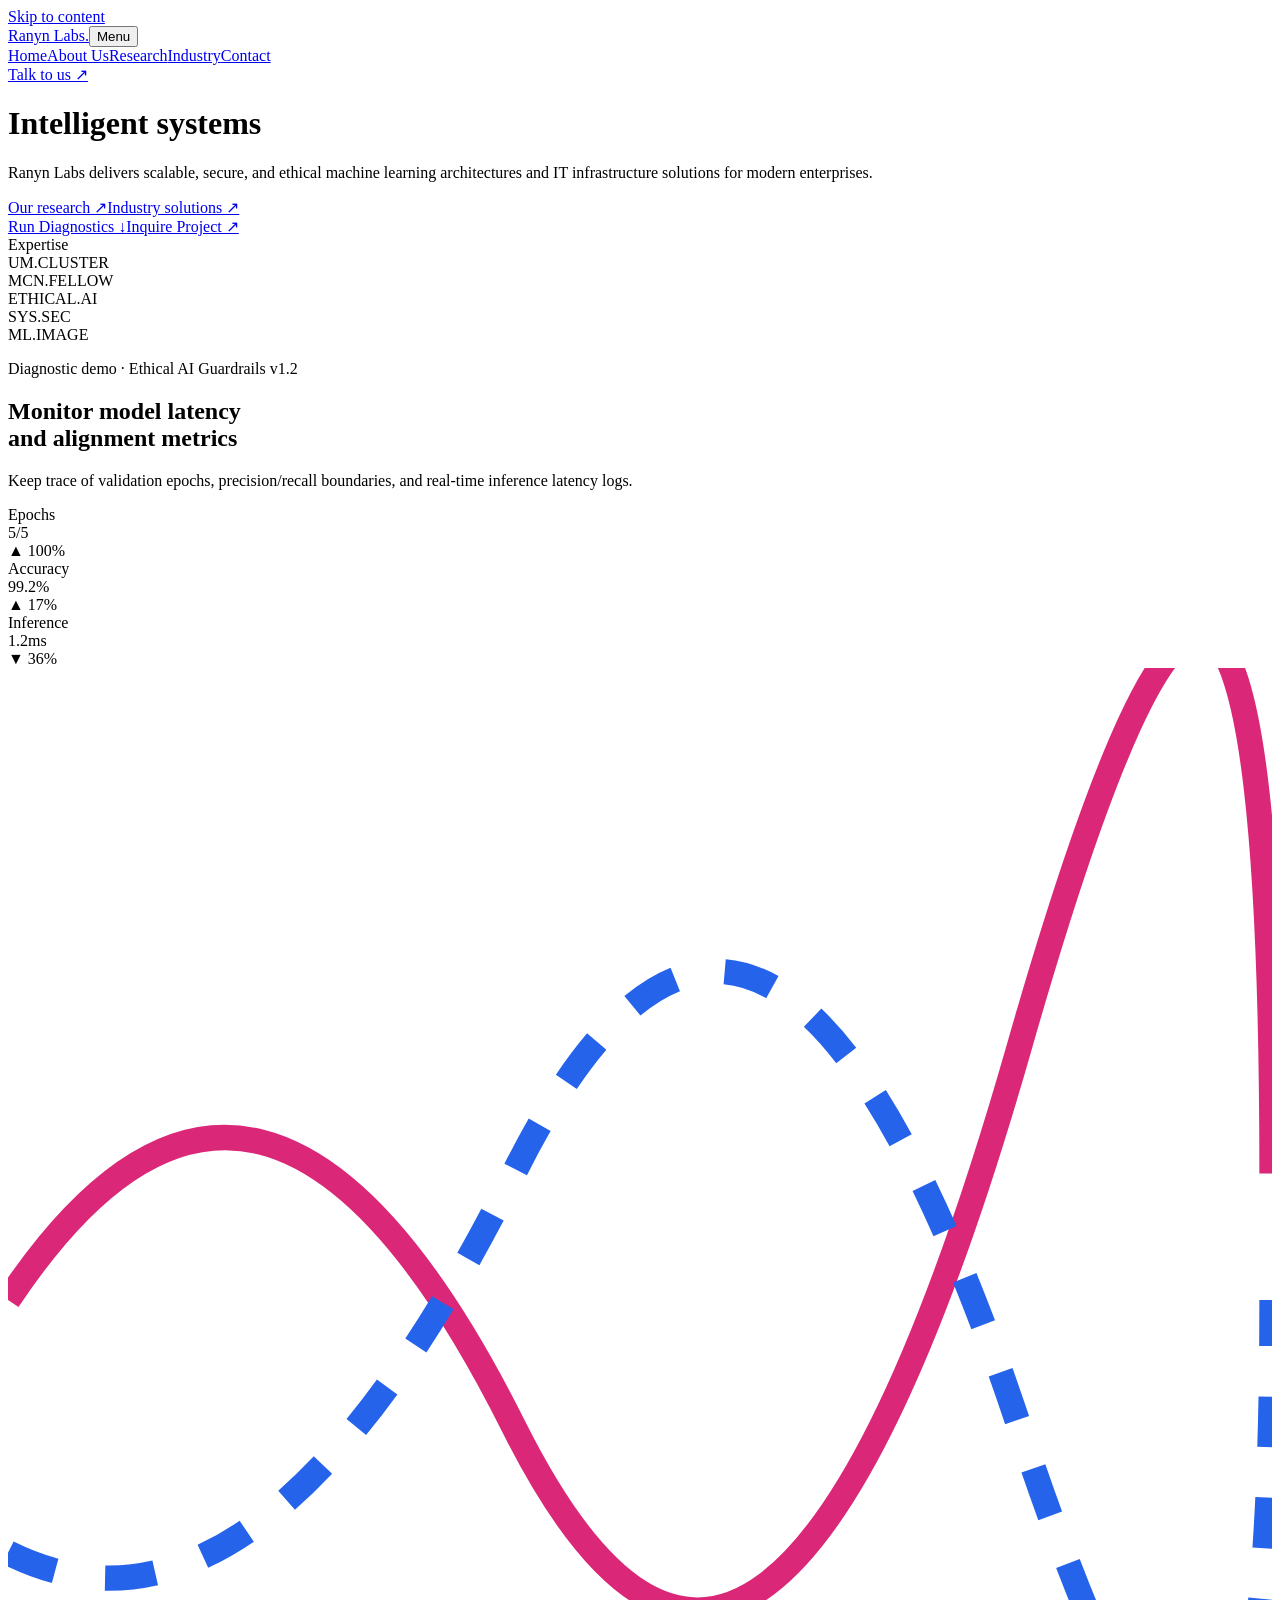
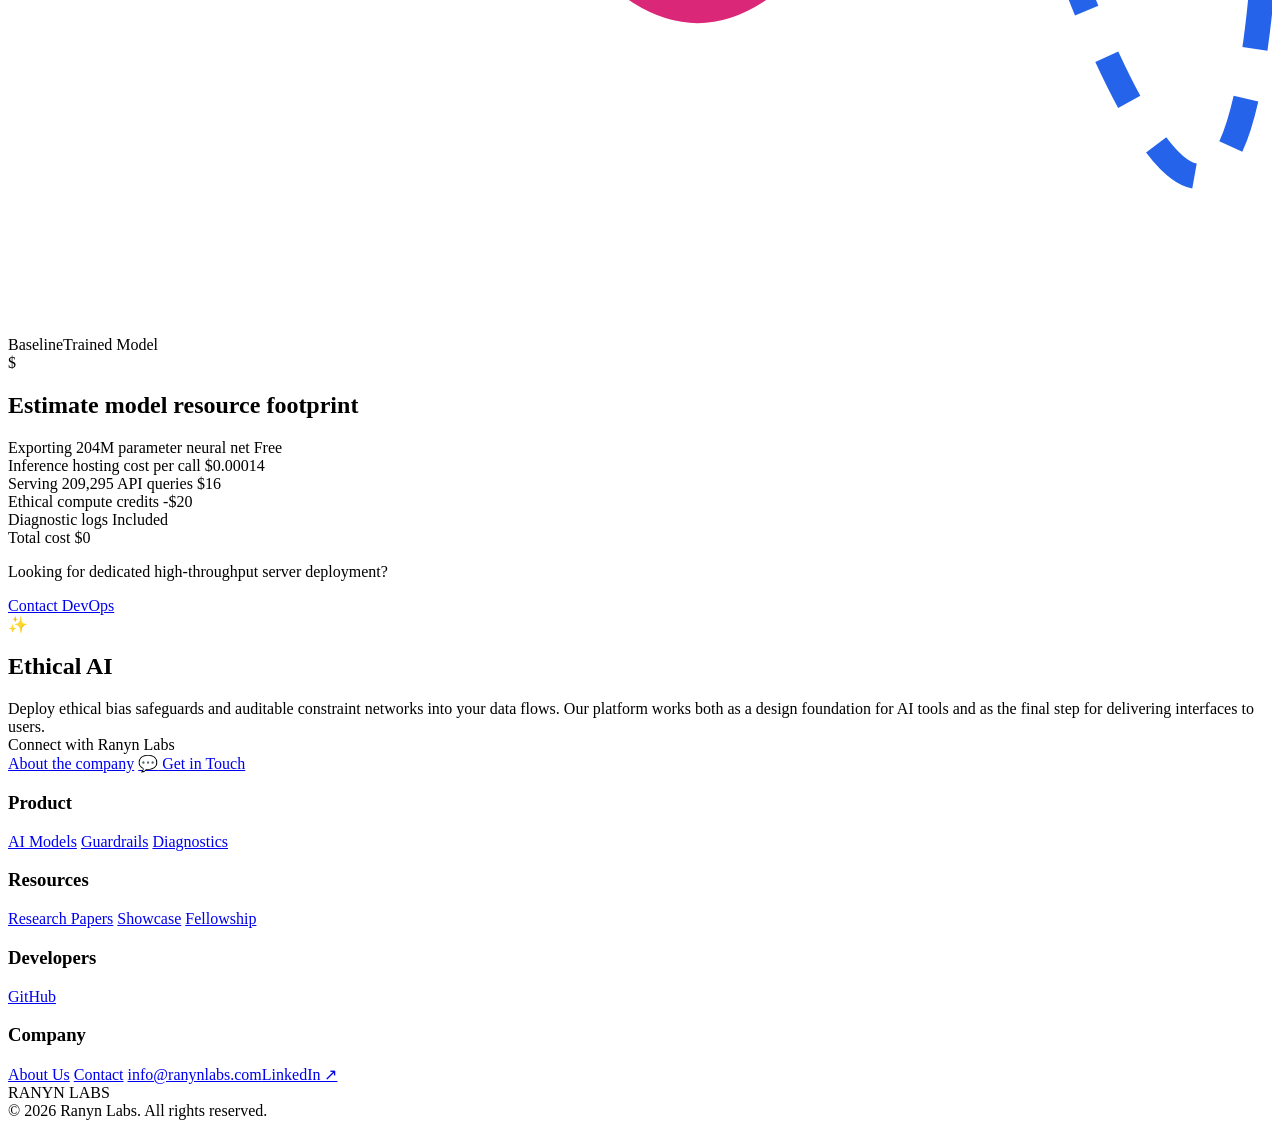
==== commit d8c4bce2: "Refresh company site, preserve legacy routes and repair contact flow" ====
--- a/v1/index.html
+++ b/v1/index.html
@@ -1,213 +1,168 @@
 <!DOCTYPE html>
-<html lang="en" class="mdl-js">
+
+<html class="mdl-js" lang="en">
 <head>
-  <meta http-equiv="Content-Type" content="text/html; charset=UTF-8">
-  <meta name="viewport" content="width=device-width, initial-scale=1">
-  <link rel="stylesheet" href="./Expressive UI_files/b7c9dd0075b637fb.css" data-precedence="next">
-  <title>Ranyn Labs | Intelligent Systems. Ethical Engineering.</title>
-  <meta name="description" content="Intelligent Systems. Ethical Engineering. Global Impact.">
-  <link rel="icon" href="https://expressive-three.vercel.app/favicon.ico?favicon.0b3bf435.ico" sizes="256x256" type="image/x-icon">
-  <style id="hb-stylesheet"></style>
-</head>
-<body class="ibm_plex_mono_74b46a95-module__ErrHDW__variable font-mono antialiased bg-surface text-text">
-  <main class="min-h-screen bg-grid relative overflow-hidden">
-    <!-- Navigation -->
-    <nav class="border-b border-gray-200 bg-[#e5e5e5]/80 backdrop-blur-md sticky top-0 z-50">
-      <div class="max-w-7xl mx-auto px-4 sm:px-6 lg:px-8 h-20 flex items-center justify-between">
-        <div class="flex items-center">
-          <a href="index.html" class="text-3xl font-black tracking-tighter flex items-center no-underline text-text">
-            <span style="color:#db2777">&lt;</span>RANYN LABS<span style="color:#db2777">&gt;</span>
-          </a>
-        </div>
-        <div class="hidden md:flex items-center gap-8 text-sm font-medium">
-          <a href="index.html" class="hover:text-gray-600 transition-colors text-primary font-bold">Home</a>
-          <a href="about.html" class="hover:text-gray-600 transition-colors">About Us</a>
-          <a href="research.html" class="hover:text-gray-600 transition-colors">Research</a>
-          <a href="industry.html" class="hover:text-gray-600 transition-colors">Industry</a>
-          <a href="contact.html" class="hover:text-gray-600 transition-colors">Contact</a>
-        </div>
-        <div class="flex items-center gap-6">
-          <a href="contact.html" class="bg-warning text-text text-sm font-bold tracking-wide uppercase px-6 py-3 rounded-full hover:brightness-105 transition-all shadow-sm no-underline">Talk to us</a>
-        </div>
-      </div>
-    </nav>
-
-    <!-- Hero Section -->
-    <section class="relative pt-24 pb-16 px-4 flex flex-col items-center text-center z-10">
-      <div class="bg-white rounded-full px-4 py-2 flex items-center gap-2 text-sm font-medium mb-12 shadow-sm border border-gray-200">
-        <span class="text-[#ff5500] font-bold">Status:</span><span>Ethical AI Guardrails v1.2 Active</span>
-        <div class="bg-[#333] text-white rounded-full w-5 h-5 flex items-center justify-center text-xs ml-1">→</div>
-      </div>
-      <h1 class="text-5xl md:text-7xl lg:text-[5.5rem] font-black tracking-widest mb-6 uppercase">INTELLIGENT SYSTEMS</h1>
-      <p class="max-w-3xl text-gray-700 text-lg md:text-xl mb-10 leading-relaxed font-medium">
-        Ranyn Labs delivers scalable, secure, and ethical machine learning architectures and IT infrastructure solutions for modern enterprises.
-      </p>
-      <div class="flex flex-col sm:flex-row gap-4 mb-24">
-        <a href="index.html#console" class="bg-[#ff5500] text-white font-bold tracking-widest uppercase px-8 py-4 rounded-full hover:brightness-110 transition-all text-sm w-full sm:w-auto shadow-sm text-center no-underline">Run Diagnostics</a>
-        <a href="contact.html" class="bg-transparent border border-gray-400 text-gray-800 font-bold tracking-widest uppercase px-8 py-4 rounded-full hover:bg-gray-200 transition-all text-sm w-full sm:w-auto text-center no-underline">Inquire Project</a>
-      </div>
-      <div class="bg-white rounded-[2rem] shadow-sm border border-gray-200 flex flex-wrap md:flex-nowrap items-center justify-between w-full max-w-5xl overflow-hidden divide-y md:divide-y-0 md:divide-x divide-gray-200">
-        <div class="py-6 px-8 flex-1 text-center md:text-left"><div class="text-xs font-bold tracking-tighter text-gray-500 uppercase leading-tight">Expertise</div></div>
-        <div class="py-6 px-8 flex-1 flex justify-center font-bold text-xl tracking-wider text-primary">UM.CLUSTER</div>
-        <div class="py-6 px-8 flex-1 flex justify-center font-bold text-xl tracking-wider text-secondary">MCN.FELLOW</div>
-        <div class="py-6 px-8 flex-1 flex justify-center font-bold text-xl tracking-wider">ETHICAL.AI</div>
-        <div class="py-6 px-8 flex-1 flex justify-center font-bold text-xl tracking-wider">SYS.SEC</div>
-        <div class="py-6 px-8 flex-1 flex justify-center font-bold text-xl tracking-wider">ML.IMAGE</div>
-      </div>
-    </section>
-
-    <!-- Main Content Grid -->
-    <div class="relative max-w-5xl mx-auto mt-24 px-4 pb-32">
-      <div class="connector-line-vertical h-[90%] top-0"></div>
-      <div class="relative z-10 grid grid-cols-1 md:grid-cols-2 gap-16 mb-24">
-        
-        <!-- Left Column: Metrics & Analytics -->
-        <div id="console" class="relative flex justify-end pr-8">
-          <div class="connector-line-horizontal w-8 right-0 top-1/2"></div>
-          <div class="connector-dot bg-gray-400 right-[-6px] top-1/2 transform -translate-y-1/2"></div>
-          <div class="bg-white rounded-xl p-8 shadow-sm w-full max-w-md border border-gray-100">
-            <h2 class="text-2xl font-bold mb-4 leading-tight">Monitor model latency<br>and alignment metrics</h2>
-            <p class="text-gray-600 text-sm mb-8 leading-relaxed">
+<meta content="text/html; charset=utf-8" http-equiv="Content-Type"/>
+<meta content="width=device-width, initial-scale=1" name="viewport"/>
+<title>Ranyn Labs | Intelligent Systems. Ethical Engineering.</title>
+<meta content="Intelligent Systems. Ethical Engineering. Global Impact." name="description"/>
+<link href="/assets/layout.css" rel="stylesheet"/><link href="/assets/legacy.css" rel="stylesheet"/><link href="/assets/company.css" rel="stylesheet"/><script defer="" src="/assets/company.js"></script><meta content="#2822a7" name="theme-color"/></head>
+<body class="company-site index"><a class="skip" href="#content">Skip to content</a>
+<main class="min-h-screen bg-grid relative overflow-hidden">
+<!-- Navigation -->
+<nav class="top"><a class="brand" href="index.html">Ranyn Labs<span>.</span></a><button aria-controls="main-links" aria-expanded="false" class="toggle" type="button">Menu</button><div id="main-links"><a aria-current="page" href="index.html">Home</a><a href="about.html">About Us</a><a href="research.html">Research</a><a href="industry.html">Industry</a><a href="contact.html">Contact</a></div><a class="talk" href="contact.html">Talk to us ↗</a></nav>
+<!-- Hero Section -->
+<header class="mast" id="content"><div class="lead"><h1>Intelligent systems</h1><p>Ranyn Labs delivers scalable, secure, and ethical machine learning architectures and IT infrastructure solutions for modern enterprises.</p><div class="hero-actions"><a href="research.html">Our research ↗</a><a href="industry.html">Industry solutions ↗</a></div></div><div aria-hidden="true" class="contours"></div></header><div class="service-links"><a href="index.html#console">Run Diagnostics ↓</a><a href="contact.html">Inquire Project ↗</a></div><div class="expertise">
+<div class="py-6 px-8 flex-1 text-center md:text-left"><div class="text-xs font-bold tracking-tighter text-gray-500 uppercase leading-tight">Expertise</div></div>
+<div class="py-6 px-8 flex-1 flex justify-center font-bold text-xl tracking-wider text-primary">UM.CLUSTER</div>
+<div class="py-6 px-8 flex-1 flex justify-center font-bold text-xl tracking-wider text-secondary">MCN.FELLOW</div>
+<div class="py-6 px-8 flex-1 flex justify-center font-bold text-xl tracking-wider">ETHICAL.AI</div>
+<div class="py-6 px-8 flex-1 flex justify-center font-bold text-xl tracking-wider">SYS.SEC</div>
+<div class="py-6 px-8 flex-1 flex justify-center font-bold text-xl tracking-wider">ML.IMAGE</div>
+</div>
+<!-- Main Content Grid -->
+<div class="diagnostics"><p class="console-status">Diagnostic demo · Ethical AI Guardrails v1.2</p>
+<div class="connector-line-vertical h-[90%] top-0"></div>
+<div class="relative z-10 grid grid-cols-1 md:grid-cols-2 gap-16 mb-24">
+<!-- Left Column: Metrics & Analytics -->
+<div class="relative flex justify-end pr-8" id="console">
+<div class="connector-line-horizontal w-8 right-0 top-1/2"></div>
+<div class="connector-dot bg-gray-400 right-[-6px] top-1/2 transform -translate-y-1/2"></div>
+<div class="bg-white rounded-xl p-8 shadow-sm w-full max-w-md border border-gray-100">
+<h2 class="text-2xl font-bold mb-4 leading-tight">Monitor model latency<br/>and alignment metrics</h2>
+<p class="text-gray-600 text-sm mb-8 leading-relaxed">
               Keep trace of validation epochs, precision/recall boundaries, and real-time inference latency logs.
             </p>
-            <div class="bg-[#f8f9fa] rounded-lg p-4 border border-gray-100">
-              <div class="flex gap-2 mb-4">
-                <div class="bg-success text-white p-2 rounded flex-1">
-                  <div class="text-xs opacity-90">Epochs</div>
-                  <div class="text-xl font-bold">5/5</div>
-                  <div class="text-[10px]">▲ 100%</div>
-                </div>
-                <div class="bg-white p-2 rounded flex-1 border border-gray-100">
-                  <div class="text-xs text-gray-500">Accuracy</div>
-                  <div class="text-xl font-bold">99.2%</div>
-                  <div class="text-[10px] text-success">▲ 17%</div>
-                </div>
-                <div class="bg-white p-2 rounded flex-1 border border-gray-100">
-                  <div class="text-xs text-gray-500">Inference</div>
-                  <div class="text-xl font-bold">1.2ms</div>
-                  <div class="text-[10px] text-danger">▼ 36%</div>
-                </div>
-              </div>
-              <!-- Chart Visual -->
-              <div class="h-24 relative border-b border-l border-gray-200 mt-6">
-                <svg class="w-full h-full" preserveAspectRatio="none" viewBox="0 0 100 100">
-                  <path d="M0,50 Q20,20 40,60 T80,30 T100,40" fill="none" stroke="#db2777" stroke-width="2"></path>
-                  <path d="M0,70 Q20,80 40,40 T80,60 T100,50" fill="none" stroke="#2563eb" stroke-width="2" stroke-dasharray="4 4"></path>
-                </svg>
-                <div class="absolute bottom-[-20px] left-0 w-full flex justify-between text-[10px] text-gray-400">
-                  <span>Baseline</span><span>Trained Model</span>
-                </div>
-              </div>
-            </div>
-          </div>
-        </div>
-
-        <!-- Right Column: Estimate resource footprint -->
-        <div id="about" class="relative flex justify-start pl-8 pt-12">
-          <div class="connector-line-horizontal w-8 left-0 top-[20%]"></div>
-          <div class="connector-dot bg-gray-400 left-[-6px] top-[20%] transform -translate-y-1/2"></div>
-          <div class="flex flex-col gap-6 w-full max-w-md">
-            <div class="bg-white rounded-xl p-8 shadow-sm border border-gray-100 text-center">
-              <div class="w-8 h-8 bg-black text-white rounded flex items-center justify-center mx-auto mb-4">$</div>
-              <h2 class="text-xl font-bold mb-8">Estimate model resource footprint</h2>
-              <div class="space-y-3 text-sm text-left mb-8">
-                <div class="flex justify-between">
-                  <span class="text-gray-600">Exporting 204M parameter neural net</span>
-                  <span class="font-bold">Free</span>
-                </div>
-                <div class="flex justify-between">
-                  <span class="text-gray-600">Inference hosting cost per call</span>
-                  <span class="font-bold">$0.00014</span>
-                </div>
-                <div class="flex justify-between">
-                  <span class="text-gray-600">Serving 209,295 API queries</span>
-                  <span class="font-bold">$16</span>
-                </div>
-                <div class="flex justify-between">
-                  <span class="text-gray-600">Ethical compute credits</span>
-                  <span class="font-bold">-$20</span>
-                </div>
-                <div class="flex justify-between">
-                  <span class="text-gray-600">Diagnostic logs</span>
-                  <span class="font-bold">Included</span>
-                </div>
-              </div>
-              <div class="flex justify-between items-center bg-gray-100 rounded-full px-4 py-2 font-bold">
-                <span>Total cost</span>
-                <span>$0</span>
-              </div>
-            </div>
-            
-            <div class="bg-[#e5e7eb] rounded-xl p-6 flex items-center justify-between relative">
-              <div class="connector-line-horizontal w-16 left-[-64px] top-1/2"></div>
-              <div class="connector-dot bg-gray-400 left-[-64px] top-1/2 transform -translate-y-1/2 -translate-x-1/2"></div>
-              <p class="text-sm text-gray-700 max-w-[200px]">Looking for dedicated high-throughput server deployment?</p>
-              <a href="contact.html" class="bg-success text-white text-xs font-bold tracking-wide uppercase px-4 py-3 rounded-full hover:brightness-105 transition-all text-center no-underline">Contact DevOps</a>
-            </div>
-          </div>
-        </div>
-
-      </div>
-
-      <!-- AI workflows block -->
-      <div id="expertise" class="relative z-10 flex justify-center">
-        <div class="connector-dot bg-gray-400 left-1/2 top-[-12px] transform -translate-x-1/2"></div>
-        <div class="bg-white rounded-2xl p-12 w-full shadow-sm border border-gray-100 flex flex-col md:flex-row items-center gap-12 hover:shadow-md transition-shadow duration-300">
-          <div class="flex-1 flex items-center gap-4">
-            <div class="text-4xl">✨</div>
-            <h2 class="text-4xl font-black tracking-tight">Ethical AI</h2>
-          </div>
-          <div class="flex-1 text-gray-600 leading-relaxed">
+<div class="bg-[#f8f9fa] rounded-lg p-4 border border-gray-100">
+<div class="flex gap-2 mb-4">
+<div class="bg-success text-white p-2 rounded flex-1">
+<div class="text-xs opacity-90">Epochs</div>
+<div class="text-xl font-bold">5/5</div>
+<div class="text-[10px]">▲ 100%</div>
+</div>
+<div class="bg-white p-2 rounded flex-1 border border-gray-100">
+<div class="text-xs text-gray-500">Accuracy</div>
+<div class="text-xl font-bold">99.2%</div>
+<div class="text-[10px] text-success">▲ 17%</div>
+</div>
+<div class="bg-white p-2 rounded flex-1 border border-gray-100">
+<div class="text-xs text-gray-500">Inference</div>
+<div class="text-xl font-bold">1.2ms</div>
+<div class="text-[10px] text-danger">▼ 36%</div>
+</div>
+</div>
+<!-- Chart Visual -->
+<div class="h-24 relative border-b border-l border-gray-200 mt-6">
+<svg class="w-full h-full" preserveaspectratio="none" viewbox="0 0 100 100">
+<path d="M0,50 Q20,20 40,60 T80,30 T100,40" fill="none" stroke="#db2777" stroke-width="2"></path>
+<path d="M0,70 Q20,80 40,40 T80,60 T100,50" fill="none" stroke="#2563eb" stroke-dasharray="4 4" stroke-width="2"></path>
+</svg>
+<div class="absolute bottom-[-20px] left-0 w-full flex justify-between text-[10px] text-gray-400">
+<span>Baseline</span><span>Trained Model</span>
+</div>
+</div>
+</div>
+</div>
+</div>
+<!-- Right Column: Estimate resource footprint -->
+<div class="relative flex justify-start pl-8 pt-12" id="about">
+<div class="connector-line-horizontal w-8 left-0 top-[20%]"></div>
+<div class="connector-dot bg-gray-400 left-[-6px] top-[20%] transform -translate-y-1/2"></div>
+<div class="flex flex-col gap-6 w-full max-w-md">
+<div class="bg-white rounded-xl p-8 shadow-sm border border-gray-100 text-center">
+<div class="w-8 h-8 bg-black text-white rounded flex items-center justify-center mx-auto mb-4">$</div>
+<h2 class="text-xl font-bold mb-8">Estimate model resource footprint</h2>
+<div class="space-y-3 text-sm text-left mb-8">
+<div class="flex justify-between">
+<span class="text-gray-600">Exporting 204M parameter neural net</span>
+<span class="font-bold">Free</span>
+</div>
+<div class="flex justify-between">
+<span class="text-gray-600">Inference hosting cost per call</span>
+<span class="font-bold">$0.00014</span>
+</div>
+<div class="flex justify-between">
+<span class="text-gray-600">Serving 209,295 API queries</span>
+<span class="font-bold">$16</span>
+</div>
+<div class="flex justify-between">
+<span class="text-gray-600">Ethical compute credits</span>
+<span class="font-bold">-$20</span>
+</div>
+<div class="flex justify-between">
+<span class="text-gray-600">Diagnostic logs</span>
+<span class="font-bold">Included</span>
+</div>
+</div>
+<div class="flex justify-between items-center bg-gray-100 rounded-full px-4 py-2 font-bold">
+<span>Total cost</span>
+<span>$0</span>
+</div>
+</div>
+<div class="bg-[#e5e7eb] rounded-xl p-6 flex items-center justify-between relative">
+<div class="connector-line-horizontal w-16 left-[-64px] top-1/2"></div>
+<div class="connector-dot bg-gray-400 left-[-64px] top-1/2 transform -translate-y-1/2 -translate-x-1/2"></div>
+<p class="text-sm text-gray-700 max-w-[200px]">Looking for dedicated high-throughput server deployment?</p>
+<a class="bg-success text-white text-xs font-bold tracking-wide uppercase px-4 py-3 rounded-full hover:brightness-105 transition-all text-center no-underline" href="contact.html">Contact DevOps</a>
+</div>
+</div>
+</div>
+</div>
+<!-- AI workflows block -->
+<div class="relative z-10 flex justify-center" id="expertise">
+<div class="connector-dot bg-gray-400 left-1/2 top-[-12px] transform -translate-x-1/2"></div>
+<div class="bg-white rounded-2xl p-12 w-full shadow-sm border border-gray-100 flex flex-col md:flex-row items-center gap-12 hover:shadow-md transition-shadow duration-300">
+<div class="flex-1 flex items-center gap-4">
+<div class="text-4xl">✨</div>
+<h2 class="text-4xl font-black tracking-tight">Ethical AI</h2>
+</div>
+<div class="flex-1 text-gray-600 leading-relaxed">
             Deploy ethical bias safeguards and auditable constraint networks into your data flows. Our platform works both as a design foundation for AI tools and as the final step for delivering interfaces to users.
           </div>
-        </div>
-      </div>
-    </div>
-
-    <!-- Contact & Banner -->
-    <div class="bg-warning w-full py-16 px-4 relative z-20 flex justify-center mt-12">
-      <div class="bg-[#1a1a1a] text-white rounded-full px-8 py-6 w-full max-w-3xl flex flex-col sm:flex-row items-center justify-between shadow-2xl transform hover:scale-[1.02] transition-transform duration-300 cursor-pointer">
-        <div class="text-2xl font-bold tracking-wide mb-4 sm:mb-0">Connect with Ranyn Labs</div>
-        <div class="flex gap-6 text-sm font-medium">
-          <a href="about.html" class="flex items-center gap-2 hover:text-warning transition-colors no-underline text-white"><span class="text-xl">📄</span> View PRD</a>
-          <a href="contact.html" class="flex items-center gap-2 hover:text-warning transition-colors no-underline text-white"><span class="text-xl">💬</span> Get in Touch</a>
-        </div>
-      </div>
-    </div>
-
-    <!-- Footer -->
-    <footer class="bg-[#1a1a1a] text-white pt-20 pb-12 px-4 relative z-20">
-      <div class="max-w-7xl mx-auto grid grid-cols-2 md:grid-cols-4 gap-12 mb-16">
-        <div class="flex flex-col gap-4">
-          <h3 class="font-bold text-gray-400 uppercase tracking-widest text-xs mb-2">Product</h3>
-          <a href="industry.html" class="text-sm hover:text-warning transition-colors no-underline text-gray-400">AI Models</a>
-          <a href="research.html" class="text-sm hover:text-warning transition-colors no-underline text-gray-400">Guardrails</a>
-          <a href="index.html#console" class="text-sm hover:text-warning transition-colors no-underline text-gray-400">Diagnostics</a>
-        </div>
-        <div class="flex flex-col gap-4">
-          <h3 class="font-bold text-gray-400 uppercase tracking-widest text-xs mb-2">Resources</h3>
-          <a href="research.html" class="text-sm hover:text-warning transition-colors no-underline text-gray-400">Research Papers</a>
-          <a href="about.html" class="text-sm hover:text-warning transition-colors no-underline text-gray-400">Showcase</a>
-        </div>
-        <div class="flex flex-col gap-4">
-          <h3 class="font-bold text-gray-400 uppercase tracking-widest text-xs mb-2">Developers</h3>
-          <a href="https://github.com/amirbaniowda" target="_blank" class="text-sm hover:text-warning transition-colors no-underline text-gray-400">GitHub</a>
-        </div>
-        <div class="flex flex-col gap-4">
-          <h3 class="font-bold text-gray-400 uppercase tracking-widest text-xs mb-2">Company</h3>
-          <a href="about.html" class="text-sm hover:text-warning transition-colors no-underline text-gray-400">About Us</a>
-          <a href="contact.html" class="text-sm hover:text-warning transition-colors no-underline text-gray-400">Contact</a>
-        </div>
-      </div>
-      <div class="max-w-7xl mx-auto border-t border-gray-800 pt-8 flex flex-col md:flex-row items-center justify-between gap-4">
-        <div class="text-3xl font-black tracking-tighter text-white">RANYN LABS</div>
-        <div class="text-xs text-gray-500 flex gap-6">
-          <span>© 2026 Ranyn Labs. All rights reserved.</span>
-          <a href="#" class="hover:text-white transition-colors">Terms</a>
-          <a href="#" class="hover:text-white transition-colors">Privacy</a>
-        </div>
-      </div>
-    </footer>
-  </main>
+</div>
+</div>
+</div>
+<!-- Contact & Banner -->
+<div class="bg-warning w-full py-16 px-4 relative z-20 flex justify-center mt-12">
+<div class="bg-[#1a1a1a] text-white rounded-full px-8 py-6 w-full max-w-3xl flex flex-col sm:flex-row items-center justify-between shadow-2xl transform hover:scale-[1.02] transition-transform duration-300 cursor-pointer">
+<div class="text-2xl font-bold tracking-wide mb-4 sm:mb-0">Connect with Ranyn Labs</div>
+<div class="flex gap-6 text-sm font-medium">
+<a class="flex items-center gap-2 hover:text-warning transition-colors no-underline text-white" href="about.html">About the company</a>
+<a class="flex items-center gap-2 hover:text-warning transition-colors no-underline text-white" href="contact.html"><span class="text-xl">💬</span> Get in Touch</a>
+</div>
+</div>
+</div>
+<!-- Footer -->
+<footer class="bg-[#1a1a1a] text-white pt-20 pb-12 px-4 relative z-20">
+<div class="max-w-7xl mx-auto grid grid-cols-2 md:grid-cols-4 gap-12 mb-16">
+<div class="flex flex-col gap-4">
+<h3 class="font-bold text-gray-400 uppercase tracking-widest text-xs mb-2">Product</h3>
+<a class="text-sm hover:text-warning transition-colors no-underline text-gray-400" href="industry.html">AI Models</a>
+<a class="text-sm hover:text-warning transition-colors no-underline text-gray-400" href="research.html">Guardrails</a>
+<a class="text-sm hover:text-warning transition-colors no-underline text-gray-400" href="index.html#console">Diagnostics</a>
+</div>
+<div class="flex flex-col gap-4">
+<h3 class="font-bold text-gray-400 uppercase tracking-widest text-xs mb-2">Resources</h3>
+<a class="text-sm hover:text-warning transition-colors no-underline text-gray-400" href="research.html">Research Papers</a>
+<a class="text-sm hover:text-warning transition-colors no-underline text-gray-400" href="about.html">Showcase</a>
+<a href="fellowship.html">Fellowship</a></div>
+<div class="flex flex-col gap-4">
+<h3 class="font-bold text-gray-400 uppercase tracking-widest text-xs mb-2">Developers</h3>
+<a class="text-sm hover:text-warning transition-colors no-underline text-gray-400" href="https://github.com/amirbaniowda" rel="noopener noreferrer" target="_blank">GitHub</a>
+</div>
+<div class="flex flex-col gap-4">
+<h3 class="font-bold text-gray-400 uppercase tracking-widest text-xs mb-2">Company</h3>
+<a class="text-sm hover:text-warning transition-colors no-underline text-gray-400" href="about.html">About Us</a>
+<a class="text-sm hover:text-warning transition-colors no-underline text-gray-400" href="contact.html">Contact</a>
+<a href="mailto:info@ranynlabs.com">info@ranynlabs.com</a><a href="https://www.linkedin.com/company/ranyn-labs">LinkedIn ↗</a></div>
+</div>
+<div class="max-w-7xl mx-auto border-t border-gray-800 pt-8 flex flex-col md:flex-row items-center justify-between gap-4">
+<div class="text-3xl font-black tracking-tighter text-white">RANYN LABS</div>
+<div class="text-xs text-gray-500 flex gap-6">
+<span>© 2026 Ranyn Labs. All rights reserved.</span>
+</div>
+</div>
+</footer>
+</main>
 </body>
 </html>
